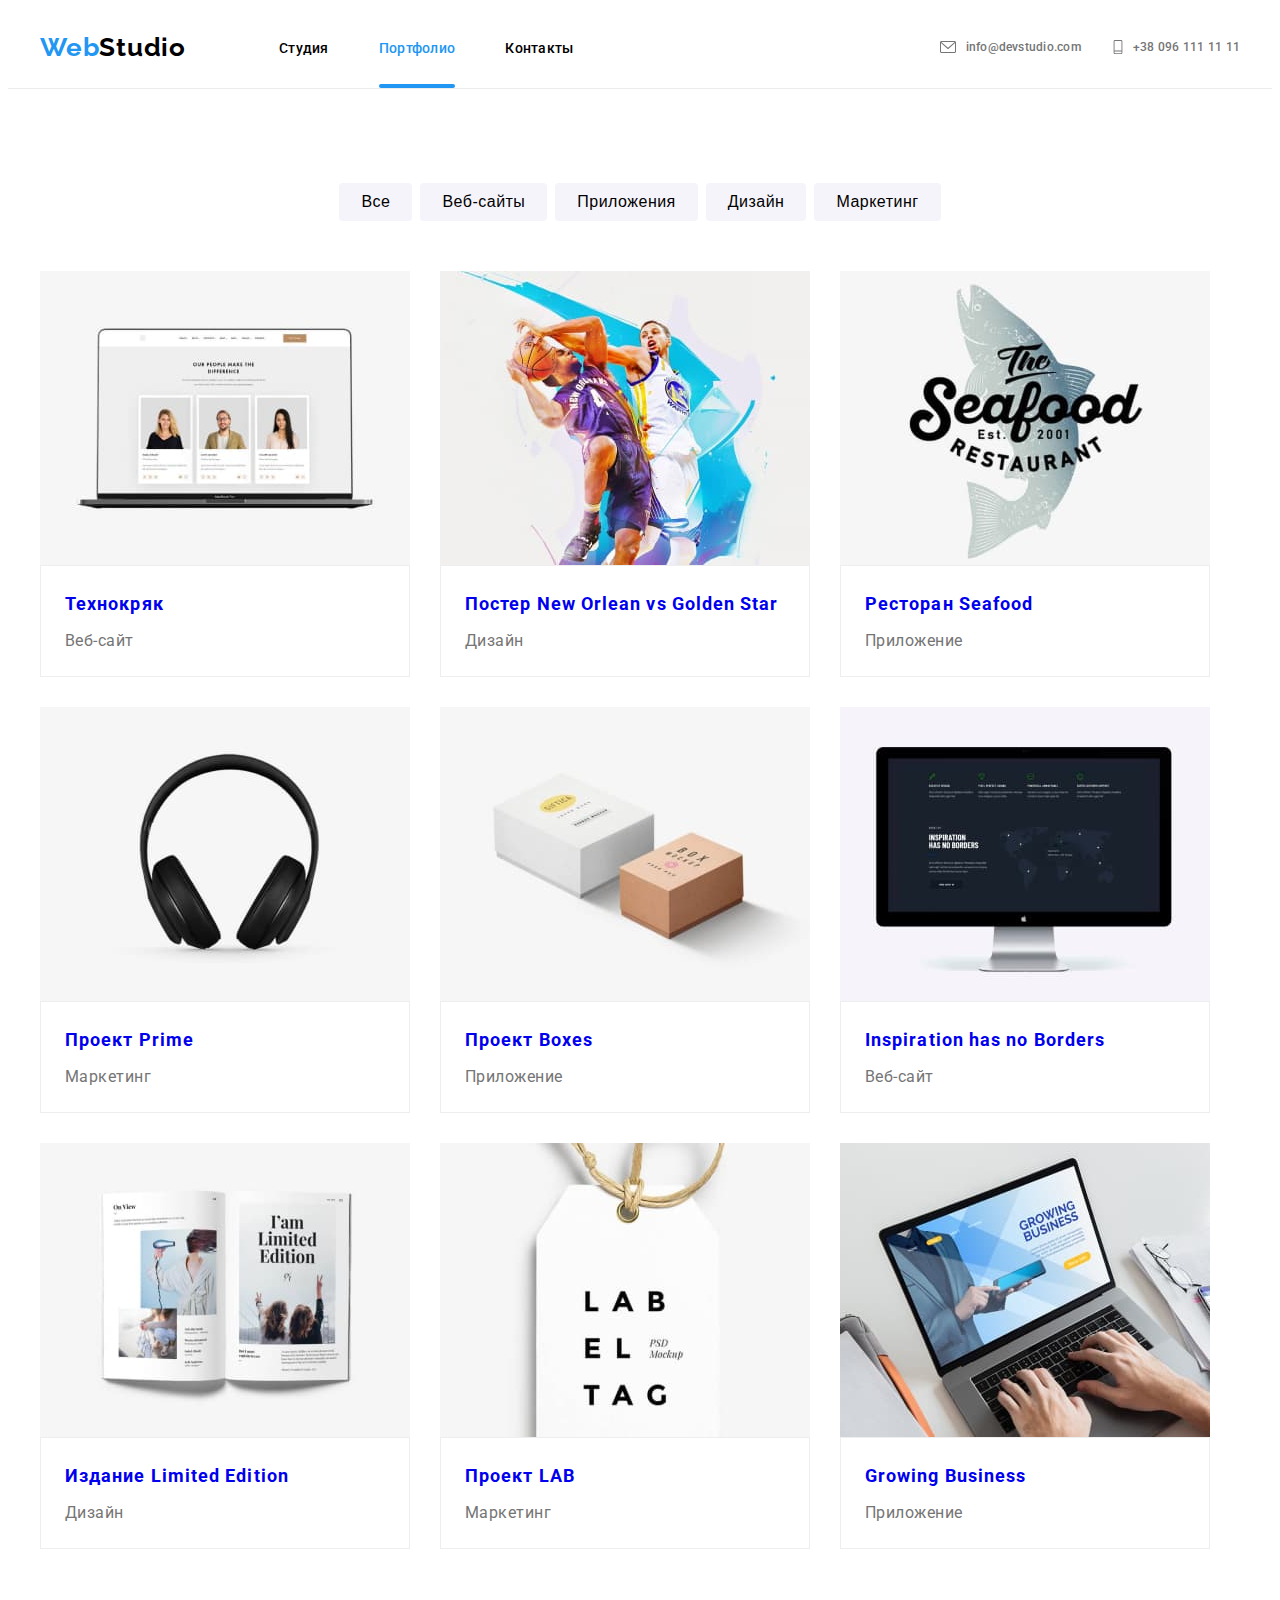
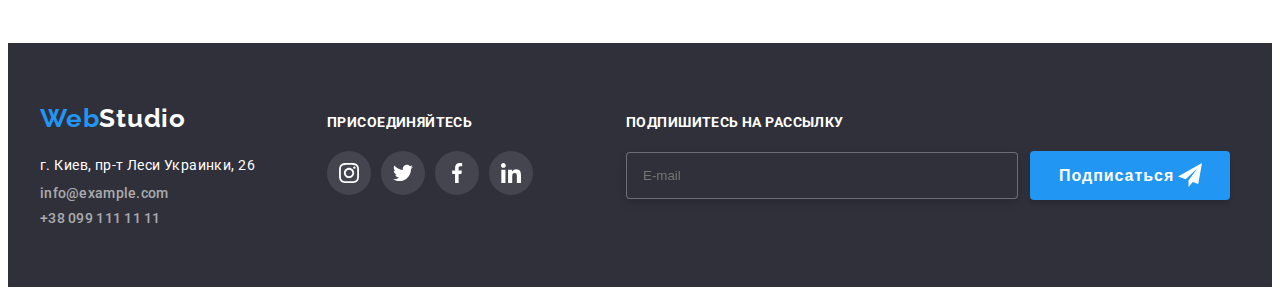
==== portfolio.html @ 1c03bb6b "сделал секцию costomers" ====
<!DOCTYPE html>
<html lang="ru">
<head>
    <meta charset="UTF-8">
    <meta http-equiv="X-UA-Compatible" content="IE=edge">
    <meta name="viewport" content="width=device-width, initial-scale=1.0">    
    <title>Document</title>
    <link rel="preconnect" href="https://fonts.gstatic.com">
    <link href="https://fonts.googleapis.com/css2?family=Raleway:wght@700&family=Roboto:wght@400;500;700;900&display=swap"
        rel="stylesheet">
    <link rel="stylesheet" href="https://cdnjs.cloudflare.com/ajax/libs/modern-normalize/0.2.0/modern-normalize.min.css"
        integrity="sha512-sqIVMkf5f8XGYI/UZYGs7wODxlUeoj9JknataPfUwtvrSKWMHrMXGZ7Evb6nabFYJQG15vFFyALe6r0nWCD1Ug=="
        crossorigin="anonymous" />
    <link rel="stylesheet" href="./css/main.min.css">
</head>
<body>
    <header class="header">
    
        <div class="container">
            <!-- Навигация -->
            <nav class="navigation">
                <a href="./index.html" class="logo link">Web<span class="logo_header">Studio</span></a>
                <ul class="list menu">
                    <li class="menu__item">
                        <a class="menu__link link" href="index.html">Студия</a>
                    </li>
                    <li class="menu__item">
                        <a class="menu__link current link" href="./portfolio.html">Портфолио</a>
                    </li>
                    <li class="menu__item">
                        <a class="menu__link link" href="">Контакты</a>
                    </li>
                </ul>
            </nav>
            <!-- Контакты -->
            <div class="contacts">
                <a href="mailto:info@devstudio.com" class="contacts__mail-link link">
                    <svg width="20" height="16" class="contacts__icon-envelope">
                        <use href="./images/svg/sprite.svg#icon-envelope">
    
                        </use>
                    </svg>
                    info@devstudio.com</a>
                <a href="tel:+380961111111" class="contacts__phone-link link">
                    <svg width="14" height="20" class="contacts__icon-Vector">
                        <use href="./images/svg/sprite.svg#icon-Vector">
    
                        </use>
                    </svg>+38 096 111 11 11
                </a>
            </div>
        </div>
    
    </header>

    <main>

        <!-- portfolio -->
        <section class="portfolio-section">     
            <div class="container">
                <h1 hidden>portfolio</h1>
                <ul class="filter list">
                    <li class="filter__item">
                        <button type="button" class="filter__btm">Все</button>
                    </li>
                    <li class="filter__item">
                        <button type="button" class="filter__btm">Веб-сайты</button>
                    </li>
                    <li class="filter__item">
                        <button type="button" class="filter__btm">Приложения</button>
                    </li>
                    <li class="filter__item">
                        <button type="button" class="filter__btm">Дизайн</button>
                    </li>
                    <li class="filter__item">
                        <button type="button" class="filter__btm">Маркетинг</button>
                    </li>
                </ul>
                
                <ul class="projects list">
                    <li class="projects__item">
                        <a class="projects__link link" href="">
                            <div class="projects__list-wraper">
                                <img class="projects__img" src="./images/portfolio/img.jpg" alt="макбук" width="370" height="294">                            
                                <p class="projects__overlay">
                                    Технокряк это современная площадка распространения коронавируса. Компании используют эту платформу для цифрового шпионажа и атак на защищённые сервера конкурентов.
                                </p>  
                            </div>                          
                            <div class="projects__list-content-wrapper">
                                <h2 class="projects__title">Технокряк</h2>
                                <p class="projects__name">Веб-сайт</p>
                            </div>
                            
                        </a>
                    </li>
                    <li class="projects__item">
                        <a class="projects__link link" href="">
                            <div class="projects__list-wraper">
                                <img class="projects__img" src="./images/portfolio/img-1.jpg" alt="играют в баскетбол" width="370" height="294">                            
                                <p class="projects__overlay">
                                    Технокряк это современная площадка распространения коронавируса. Компании используют эту платформу для цифрового шпионажа и атак на защищённые сервера конкурентов.
                                </p>  
                            </div>                            
                            <div class="projects__list-content-wrapper">
                                <h2 class="projects__title">Постер New Orlean vs Golden Star</h2>
                                <p class="projects__name">Дизайн</p>
                            </div>
                            
                        </a>
                    </li>
                    <li class="projects__item">
                        <a class="projects__link link" href="">
                            <div class="projects__list-wraper">
                                <img class="projects__img" src="./images/portfolio/img-2.jpg" alt="логотип ресторана Seafood" width="370" height="294">                            
                                <p class="projects__overlay">
                                    Технокряк это современная площадка распространения коронавируса. Компании используют эту платформу для цифрового шпионажа и атак на защищённые сервера конкурентов.
                                </p>  
                            </div>    
                            
                            <div class="projects__list-content-wrapper">
                                <h2 class="projects__title">Ресторан Seafood</h2>
                                <p class="projects__name">Приложение</p>
                            </div>                                
                        </a>
                    </li>
                    <li class="projects__item">
                        <a class="projects__link link" href="">
                            <div class="projects__list-wraper">
                                <img class="project__img" src="./images/portfolio/img-3.jpg" alt="наушники" width="370" height="294">                            
                                <p class="projects__overlay">
                                    Технокряк это современная площадка распространения коронавируса. Компании используют эту платформу для цифрового шпионажа и атак на защищённые сервера конкурентов.
                                </p>  
                            </div>    
                            
                            <div class="projects__list-content-wrapper">
                                <h2 class="projects__title">Проект Prime</h2>
                                <p class="projects__name">Маркетинг</p>
                            </div>                            
                        </a>
                    </li>
                    <li class="projects__item">
                        <a class="projects__link link" href="">
                            <div class="projects__list-wraper">
                                <img class="projects__img" src="./images/portfolio/img-4.jpg" alt="две коробки" width="370" height="294">                            
                                <p class="projects__overlay">
                                    Технокряк это современная площадка распространения коронавируса. Компании используют эту платформу для цифрового шпионажа и атак на защищённые сервера конкурентов.
                                </p>  
                            </div>                             
                            <div class="projects__list-content-wrapper">
                                <h2 class="projects__title">Проект Boxes</h2>
                                <p class="projects__name">Приложение</p>
                            </div>                            
                        </a>
                    </li>
                    <li class="projects__item">
                        <a class="projects__link link" href="">
                            <div class="projects__list-wraper">
                                <img class="projects__img" src="./images/portfolio/img-5.jpg" alt="монитор" width="370" height="294">                            
                                <p class="projects__overlay">
                                    Технокряк это современная площадка распространения коронавируса. Компании используют эту платформу для цифрового шпионажа и атак на защищённые сервера конкурентов.
                                </p>  
                            </div>                             
                            <div class="projects__list-content-wrapper">
                                <h2 class="projects__title">Inspiration has no Borders</h2>
                                <p class="projects__name">Веб-сайт</p>
                            </div>                                
                        </a>
                    </li>
                    <li class="projects__item">
                        <a class="projects__link link" href="">
                            <div class="projects__list-wraper">
                                <img class="projects__img" src="./images/portfolio/img-6.jpg" alt="книга" width="370" height="294">                            
                                <p class="projects__overlay">
                                    Технокряк это современная площадка распространения коронавируса. Компании используют эту платформу для цифрового шпионажа и атак на защищённые сервера конкурентов.
                                </p>  
                            </div>                            
                            <div class="projects__list-content-wrapper">
                                <h2 class="projects__title">Издание Limited Edition</h2>
                                <p class="projects__name">Дизайн</p>
                            </div>                            
                        </a>
                    </li>
                    <li class="projects__item">
                        <a class="projects__link link" href="">
                            <div class="projects__list-wraper">
                                <img class="projects__img" src="./images/portfolio/img-7.jpg" alt="брилок с названием проекта" width="370" height="294">                           
                                <p class="projects__overlay">
                                    Технокряк это современная площадка распространения коронавируса. Компании используют эту платформу для цифрового шпионажа и атак на защищённые сервера конкурентов.
                                </p>  
                            </div>                           
                            <div class="projects__list-content-wrapper">
                                <h2 class="projects__title">Проект LAB</h2>
                                <p class="projects__name">Маркетинг</p>
                            </div>                                
                        </a>
                    </li>
                    <li class="projects__item">
                        <a class="projects__link link" href="">
                            <div class="projects__list-wraper">
                                <img class="projects__img" src="./images/portfolio/img-8.jpg" alt="набирает текст на ноутбуке" width="370" height="294">                           
                                <p class="projects__overlay">
                                    Технокряк это современная площадка распространения коронавируса. Компании используют эту платформу для цифрового шпионажа и атак на защищённые сервера конкурентов.
                                </p>  
                            </div> 
                            
                            <div class="projects__list-content-wrapper">
                                <h2 class="projects__title">Growing Business</h2>
                                <p class="projects__name">Приложение</p>
                            </div>                                
                        </a>
                    </li>
                </ul>

            </div>       
            
        </section>

    </main>

    <!-- footer -->
    <footer class="footer">
        <div class="container footer-container">
            <div>
                <a class="logo link" href="">Web<span class="logo_footer">Studio</span></a>
    
                <address class="adress">
                    <p class="adress__name">г. Киев, пр-т Леси Украинки, 26</p>
                    <a class="adress__mail-link  link" href="mailto:info@example.com">info@example.com</a>
                    <a class="adress__phone-link phone_link link" href="tel:+380991111111">+38 099 111 11 11</a>
    
                </address>
            </div>
            <div class="social-links-container">
                <h2 class="sicial-title">присоединяйтесь</h2>
                <ul class="footer-social-links list">
                    <li class="footer-social-link-item">
                        <a href="" class="footer-social-link link">
                            <svg width=20 height=20 class="footer-social-list-icon">
                                <use href="./images/svg/sprite.svg#icon-instagram-2"></use>
                            </svg>
                        </a>
                    </li>
                    <li class="footer-social-link-item">
                        <a href="" class="footer-social-link link">
                            <svg width=20 height=20 class="footer-social-list-icon">
                                <use href="./images/svg/sprite.svg#icon-twitter-1"></use>
                            </svg>
                        </a>
                    </li>
                    <li class="footer-social-link-item">
                        <a href="" class="footer-social-link link">
                            <svg width=20 height=20 class="footer-social-list-icon">
                                <use href="./images/svg/sprite.svg#icon-facebook-1"></use>
                            </svg>
                        </a>
                    </li>
                    <li class="footer-social-link-item">
                        <a href="" class="footer-social-link link">
                            <svg width=20 height=20 class="footer-social-list-icon">
                                <use href="./images/svg/sprite.svg#icon-linkedin-1"></use>
                            </svg>
                        </a>
                    </li>
                </ul>
            </div>
    
            <div class="subscription">
                <p class="subscription__title">Подпишитесь на рассылку</p>
    
                <form action="#" class="subscription__form">
                    <input type="email" name="user-email" class="subscription__input" placeholder="E-mail">
                    <div class="subscription__wraper">
                        <button type="submit" class="subscription__btn">Подписаться
                            <svg width=24 height=24 class="subscription__icon">
                                <use href="./images/svg/sprite.svg#icon-send"></use>
                            </svg>
                        </button>
    
                    </div>
                </form>
    
            </div>
        </div>
    
    
    </footer>
    
</body>
</html>
---- css/main.min.css ----
:root{--main-font: "Roboto", sans-serif;--secondary-font: "Raleway", sans-serif;--accent-color: #2196f3;--secondary-color: #757575;--color-balck: #000000;--color-white: #ffffff;--main-transition: fill 250ms cubic-bezier(0.4, 0, 0.2, 1)}.visually-hidden{position:absolute !important;clip:rect(1px 1px 1px 1px);clip:rect(1px, 1px, 1px, 1px);padding:0 !important;border:0 !important;height:1px !important;width:1px !important;overflow:hidden}.container{padding-right:15px;padding-left:15px;margin:0 auto}.header .container{display:flex;align-items:center;justify-content:space-between}.hero .container{padding:118px 60px;text-align:center}@media screen and (min-width: 480px){.container{width:480px}}@media screen and (min-width: 768px){.container{width:768px}}@media screen and (min-width: 1200px){.container{width:1200px}}h1,h2,h3,h4,h5,h6,p{margin:0px;padding:0px}ol,ul{margin:0px;padding:0px}img{display:block}.link{text-decoration:none}.list{list-style:none}body{font-family:var(--main-font);color:var(--main-color)}.title{font-weight:700;font-size:36px;line-height:1.16;text-align:center;letter-spacing:0.03em;color:var(--main-color);margin-bottom:36px}.logo{font-family:var(--secondary-font);font-weight:700;font-size:26px;line-height:1.19;letter-spacing:0.03em;color:var(--accent-color)}.logo_header{color:var(--color-balck)}.logo_footer{color:var(--color-white)}.social-links{padding-left:32px;padding-right:32px;margin-top:16px;display:flex;justify-content:center}.social-links__item{align-items:center}.social-links__item:not(:last-child){margin-right:10px}.social-links__link{transition:background-color 250ms cubic-bezier(0.4, 0, 0.2, 1);border-radius:50%;display:flex;justify-content:center;align-items:center;height:40px;width:40px}.social-links__link:focus,.social-links__link:hover{transition:background-color 250ms cubic-bezier(0.4, 0, 0.2, 1);background-color:var(--accent-color)}.social-links__icon{transition:fill 250ms cubic-bezier(0.4, 0, 0.2, 1);fill:#afb1b8;width:20px;height:20px}.social-links__link:focus .social-links__icon,.social-links__link:hover .social-links__icon{fill:var(--color-white)}.filter{display:flex;justify-content:center;margin-bottom:50px}.filter__item:not(:last-child){margin-right:8px}.filter__btm{font-weight:500;font-size:16px;line-height:1.62;text-align:center;letter-spacing:0.03em;cursor:pointer;color:var(--main-color);display:block;padding:6px 22px;background:#f5f4fa;border:none;border-radius:4px;transition:color 250ms cubic-bezier(0.4, 0, 0.2, 1),background 250ms cubic-bezier(0.4, 0, 0.2, 1),box-shadow 250ms cubic-bezier(0.4, 0, 0.2, 1)}.filter__btm:hover,.filter__btm:focus{box-shadow:0px 3px 1px rgba(0,0,0,0.1),0px 1px 2px rgba(0,0,0,0.08),0px 2px 2px rgba(0,0,0,0.12);background-color:var(--accent-color);color:var(--color-white)}.adress{font-style:normal;margin-top:20px}.adress__name{font-size:14px;line-height:1.71;letter-spacing:0.03em;color:var(--color-white);margin-bottom:9px}.adress__mail-link{font-weight:500;font-size:14px;line-height:1.14;letter-spacing:0.02em;color:rgba(255,255,255,0.6);transition:color 250ms cubic-bezier(0.4, 0, 0.2, 1);display:block;margin-bottom:9px}.adress__phone-link{display:block;font-weight:500;font-size:14px;line-height:1.14;letter-spacing:0.02em;color:rgba(255,255,255,0.6)}.subscription{margin-left:93px}.subscription__form{display:flex;align-items:center}.subscription__wraper{position:relative}.subscription__title{font-weight:700;text-transform:uppercase;font-size:14px;line-height:1.14;letter-spacing:0.03em;color:var(--color-white);margin-bottom:20px}.subscription__input{border:1px solid rgba(255,255,255,0.3);filter:drop-shadow(0px 4px 4px rgba(0,0,0,0.15));border-radius:4px;background:#2f303a;outline:none;width:358px;padding:15px 16px;color:var(--color-white)}.subscription__btn{background:#2196f3;box-shadow:0px 4px 4px rgba(0,0,0,0.15);border-radius:4px;display:flex;font-weight:700;font-size:16px;line-height:1.87;letter-spacing:0.06em;color:#ffffff;margin-left:12px;padding:10px 0 10px 29px;border:none;min-width:200px;transition:background 250ms cubic-bezier(0.4, 0, 0.2, 1)}.subscription__btn:hover{background:#188ce8;cursor:pointer}.subscription__icon{position:absolute;transform:translateY(-50%);top:50%;right:28px}.subscription::placeholder{font-size:16px;line-height:1.25;align-items:center;letter-spacing:0.03em;color:rgba(255,255,255,0.6)}.backdrop{position:fixed;min-width:480px;top:0;left:0;width:100vw;height:100vh;background-color:rgba(0,0,0,0.2);transition:all 250ms cubic-bezier(0.4, 0, 0.2, 1)}.modal{position:relative;left:50%;top:50%;transform:translate(-50%, -50%);max-width:450px;background:#ffffff;padding:40px}.modal__form-title{font-weight:700;font-size:20px;line-height:1.15;text-align:center;letter-spacing:0.03em;color:var(--main-color);margin-bottom:12px}.modal__close-btn{display:flex;align-items:center;position:absolute;top:8px;right:8px;width:30px;height:30px;cursor:pointer;background:#ffffff;border-radius:50%;border:1px solid rgba(0,0,0,0.1)}.modal__close-btn-icon{display:block;transition:fill 250ms cubic-bezier(0.4, 0, 0.2, 1)}.modal__form{display:flex;flex-direction:column}.modal__form-field{font-size:12px;line-height:1.16;letter-spacing:0.01em;color:var(--secondary-color)}.modal__form-input-wrapper{position:relative;display:block;margin-top:4px;margin-bottom:10px}.modal__form-input{width:100%;height:40px;border:1px solid rgba(33,33,33,0.2);border-radius:4px;padding-left:42px;outline:none;transition:border-color 250ms cubic-bezier(0.4, 0, 0.2, 1)}.modal__form-btn{background:#2196f3;box-shadow:0px 4px 4px rgba(0,0,0,0.15);border-radius:4px;border:none;margin:0 auto;padding:10px 55px;margin-top:30px;font-weight:700;font-size:16px;line-height:1.87;letter-spacing:0.06em;color:#ffffff;transition:background 250ms cubic-bezier(0.4, 0, 0.2, 1)}.modal__form-btn:hover,.modal__form-btn:focus{background:#188ce8;box-shadow:0px 4px 4px rgba(0,0,0,0.15);border-radius:4px;cursor:pointer}.modal__form-icon{position:absolute;display:block;top:50%;left:12px;transform:translateY(-50%);transition:fill 250ms cubic-bezier(0.4, 0, 0.2, 1)}.modal__form-input:focus{border-color:var(--accent-color);cursor:pointer}.modal__form-input:focus+.modal__form-icon{fill:var(--accent-color)}.modal__form-message{width:100%;height:120px;outline:none;border:1px solid rgba(33,33,33,0.2);border-radius:4px;resize:none;padding:12px 16px;margin-top:4px;transition:border-color 250ms cubic-bezier(0.4, 0, 0.2, 1)}.modal__form-link{color:var(--accent-color)}.modal__form-message::placeholder{font-size:12px;line-height:1.16;letter-spacing:0.01em;color:rgba(117,117,117,0.5)}.modal__form-message:focus{border-color:var(--accent-color)}.modal__form-check-desc{display:flex;align-items:flex-end;font-size:12px;margin-top:20px}.modal__form-check-desc:before{content:"";display:block;width:16px;height:16px;border:1px solid #212121;border-radius:4px;cursor:pointer;margin-right:7px}.modal__form-term:focus+.modal__form-check-desc::before{box-shadow:0 0 0 0.5px black}.modal__form-term:checked+.modal__form-check-desc::before{background-image:url("../images/svg/icon check.svg");background-position:center;outline:none;background-color:var(--accent-color);border-color:var(--accent-color)}.modal__close-btn:hover .modal__close-btn-icon,.modal__close-btn:focus .modal__close-btn-icon{fill:var(--accent-color)}.is-hidden{opacity:0;visibility:hidden;pointer-events:none}.mobile-menu{display:flex;flex-direction:column;justify-content:space-between;position:fixed;top:0;left:50%;margin:0 auto;width:100vw;max-width:480px;height:100vh;padding:40px 48px;transform:translateY(-110%) translateX(-50%);transition:transform 250ms cubic-bezier(0.4, 0, 0.2, 1);background:#ffffff;box-shadow:0px 4px 8px rgba(0,0,0,0.04),0px 2px 4px rgba(0,0,0,0.08),0px 1px 3px rgba(0,0,0,0.16)}.mobile-menu__close-btn{border:none;background-color:transparent;padding:0;position:absolute;top:10px;right:15px}.mobile-menu__close-btn-icon{transition:fill 250ms cubic-bezier(0.4, 0, 0.2, 1)}.mobile-menu__close-btn:focus .mobile-menu__close-btn-icon{fill:#2196f3}.mobile-menu__link{font-weight:500;font-size:40px;line-height:1.17;letter-spacing:0.02em;color:#212121;transition:color 250ms cubic-bezier(0.4, 0, 0.2, 1)}.mobile-menu__link:focus{color:#2196f3}.mobile-menu__item:not(:last-child){margin-bottom:32px}.mobile-menu-contacts__phone{display:inline-block;margin-bottom:32px;font-weight:500;font-size:34px;line-height:1.17;letter-spacing:0.02em;color:#2196f3}.mobile-menu-contacts__mail{font-weight:500;font-size:24px;line-height:1.16;letter-spacing:0.02em;color:#757575}.mobile-menu-social{margin-top:64px}.mobile-menu-social__list{flex-wrap:wrap;display:flex}.mobile-menu-social__item:not(:last-child){margin-right:10px;border-right:1px solid rgba(33,33,33,0.2);padding-right:10px}.mobile-menu-social__link{font-weight:500;font-size:18px;line-height:1.22;letter-spacing:0.02em;color:#2196f3}.mobile-menu-social__link:not(:last-child){border:1px solid rgba(33,33,33,0.2);transform:rotate(90deg)}.is-open{transform:translateY(0) translateX(-50%)}.menu{display:none}.contacts{display:none}.mobile-menu-btn{border:none;background-color:transparent}.header{min-width:480px;border-bottom:1px solid #ececec;padding-top:16px;padding-bottom:16px}@media screen and (min-width: 768px){.mobile-menu-btn{display:none}.mobile-menu{display:none}.header{display:flex;align-items:center;padding-top:21px;padding-bottom:21px}.navigation{display:flex;align-items:center}.menu{display:block;display:flex;align-items:center;margin-left:93px}.menu__link{font-weight:500;font-size:14px;line-height:1.14;letter-spacing:0.02em;color:var(--main-color);transition:color 250ms cubic-bezier(0.4, 0, 0.2, 1);position:relative;padding-top:32px;padding-bottom:32px}.menu__link:focus,.menu__link:hover{color:var(--accent-color)}.menu__item:not(:last-child){margin-right:50px}.contacts{display:block;margin-left:auto}.contacts__mail-link,.contacts__phone-link{display:flex;align-items:center;font-weight:500;font-size:12px;line-height:1.16;letter-spacing:0.02em;color:#757575;transition:color 250ms cubic-bezier(0.4, 0, 0.2, 1)}.contacts__mail-link:hover,.contacts__mail-link:focus,.contacts__phone-link:hover,.contacts__phone-link:focus{color:#2196f3}.contacts__mail-link{margin-bottom:10px}.contacts__icon-envelope{margin-right:8px;fill:#757575;transition:fill 250ms cubic-bezier(0.4, 0, 0.2, 1)}.contacts__mail-link:hover .contacts__icon-envelope,.contacts__mail-link:focus .contacts__icon-envelope{fill:#2196f3}.contacts__icon-Vector{margin-right:8px;fill:#757575;transition:fill 250ms cubic-bezier(0.4, 0, 0.2, 1)}.contacts__phone-link:hover .contacts__icon-Vector,.contacts__phone-link:focus .contacts__icon-Vector{fill:#2196f3}.current{color:var(--accent-color)}.current::after{content:"";display:block;position:absolute;width:100%;background-color:var(--accent-color);height:4px;border-radius:2px;bottom:0;left:0}}@media screen and (min-width: 1200px){.header{display:flex;align-items:center;padding-top:24px;padding-bottom:25px;border-bottom:1px solid #ececec}.contacts{display:flex}.contacts__mail-link{margin:0;margin-right:30px}}.hero{min-width:480px;margin:0 auto;background:#2f303a;background-image:linear-gradient(rgba(47,48,58,0.4), rgba(47,48,58,0.4)),url(../images/hero/hero-mobile.jpg);background-size:cover;background-repeat:no-repeat;background-position:center}.hero__title{font-weight:900;font-size:26px;line-height:1.62;text-align:center;letter-spacing:0.06em;text-transform:uppercase;color:#ffffff;margin-bottom:30px}.hero__btn{font-weight:700;font-size:16px;line-height:1.87;letter-spacing:0.06em;background-color:var(--accent-color);color:var(--color-white);cursor:pointer;padding:10px 32px;border-radius:4px;border:none}.hero__btn:hover{background-color:#188ce8}@media screen and (min-width: 768px){.hero{background-image:linear-gradient(rgba(47,48,58,0.4), rgba(47,48,58,0.4)),url(../images/hero/hero-tablet.jpg)}.hero__title{margin:0 auto;width:360px;margin-bottom:30px}}@media screen and (min-width: 1200px){.hero{background-image:linear-gradient(rgba(47,48,58,0.4), rgba(47,48,58,0.4)),url(../images/hero/hero-desktop.jpg)}.hero__title{width:696px;font-size:44px;line-height:1.36;letter-spacing:0.06em}}.features{min-width:480px;padding-top:60px;padding-bottom:60px}.features__item:not(:last-child){margin-bottom:30px}.features__title{margin-bottom:10px;font-weight:700;font-size:14px;line-height:1.14;text-align:center;letter-spacing:0.03em;text-transform:uppercase;color:#212121}.features__description{font-size:14px;line-height:1.71;letter-spacing:0.03em;color:#757575}.features__svg-container{margin-bottom:30px;max-width:450px;background:#f5f4fa;border-radius:4px;padding:25px 190px}@media screen and (min-width: 768px){.features__list{display:flex;flex-wrap:wrap;margin-left:-30px}.features__title{text-align:start}.features__item{flex-basis:calc(100% / 2 - 30px);margin-left:30px}.features__svg-container{background:#f5f4fa;border-radius:4px;padding:25px 142px}}@media screen and (min-width: 1200px){.features{padding-bottom:47px;padding-top:94px}.features__item{margin-left:30px;flex-basis:calc(100% / 4 - 30px)}.features__svg-container{width:270px;height:120px;padding:25px 100px;background:#f5f4fa;border-radius:4px}}@media screen and (max-width: 1199px){.abilities{display:none}}.abilities{padding-top:47px;padding-bottom:94px}.abilities__list{display:flex;margin-left:-30px;margin-top:-30px}.abilities__item{flex-basis:calc(100% / 3 - -30px);margin-left:30px;margin-top:30px;position:relative}.abilities__item-label{display:flex;justify-content:center;align-items:center;position:absolute;bottom:0;left:0;width:100%;height:70px;background:rgba(47,48,58,0.8)}.abilities__item-label-text{font-weight:700;font-size:14px;line-height:1.14;text-align:center;letter-spacing:0.03em;text-transform:uppercase;color:var(--color-white)}.team{min-width:480px;background-color:#f5f4fa;padding:60px 0 60px 0}.team-title{font-weight:700;font-size:28px;line-height:1.17;text-align:center;letter-spacing:0.03em;color:#212121;margin-bottom:30px}.team__title{font-weight:500;font-size:16px;line-height:1.18;text-align:center;letter-spacing:0.03em;margin-bottom:10px}.team__position{font-size:16px;line-height:1.18;text-align:center;letter-spacing:0.03em;color:var(--secondary-color)}.team__list-content-wrapper{padding-top:30px;padding-bottom:30px;background-color:var(--color-white);box-shadow:0px 1px 3px rgba(0,0,0,0.12),0px 1px 1px rgba(0,0,0,0.14),0px 2px 1px rgba(0,0,0,0.2);border-radius:0px 0px 4px 4px}.team__list{flex-wrap:wrap;display:flex}.team__item{margin:0 auto}.team__item:not(:last-child){margin-bottom:30px}.team__img{max-width:450px}@media screen and (min-width: 768px){.team__img{max-width:354px}}@media screen and (min-width: 1200px){.team{padding:94px 0 94px 0}.team__img{max-width:270px}.team-title{margin-bottom:50px;font-weight:700;font-size:36px;line-height:1.16;text-align:center;letter-spacing:0.03em;color:#212121}}.customers{min-width:480px;padding-top:60px;padding-bottom:60px}.customers__title{margin-bottom:30px;font-weight:700;font-size:28px;line-height:1.17;text-align:center;letter-spacing:0.03em;color:#212121}.customers__list{display:flex;margin-top:30px;min-width:480px;flex-wrap:wrap;margin-top:-30px;margin-left:-30px}.customers__link{display:flex;justify-content:center;align-items:center;height:90px;border:1px solid #afb1b8;border-radius:4px;transition:border-color 250ms cubic-bezier(0.4, 0, 0.2, 1)}.customers__item{margin-top:30px;margin-left:30px;flex-basis:calc(100% / 2 - 30px)}.customers__link:focus,.customers__link:hover{border-color:var(--accent-color)}.customers__icon{fill:#afb1b8;transition:fill 250ms cubic-bezier(0.4, 0, 0.2, 1)}.customers__link:focus .customers__icon,.customers__link:hover .customers__icon{fill:var(--accent-color)}@media screen and (min-width: 768px){.customers__item{flex-basis:calc(100% / 3 - 30px)}}@media screen and (min-width: 1200px){.customers{padding-top:94px;padding-bottom:94px}.customers__item{border-top:0;margin-left:0;flex-basis:calc(100% / 6 - 30px)}.customers__item:not(:last-child){margin-right:30px}.customers__title{font-weight:700;font-size:36px;line-height:1.16;text-align:center;letter-spacing:0.03em;color:var(--main-color);margin-bottom:36px}.customers__list{margin-top:0;margin-left:0;display:flex;justify-content:center}}.footer{background-color:#2f303a;padding-top:60px;padding-bottom:60px}.footer-container{display:flex;align-items:baseline}.footer-social-list-icon{fill:var(--color-white)}.footer-social-link:focus,.footer-social-link:hover{background:var(--accent-color)}.footer-social-link{display:flex;justify-content:center;align-items:center;height:44px;width:44px;border-radius:50%;background:rgba(255,255,255,0.1);transition:background-color 250ms cubic-bezier(0.4, 0, 0.2, 1)}.footer-social-links{display:flex;margin-top:20px}.footer-social-link-item:not(:last-child){margin-right:10px}.sicial-title{font-family:Roboto;font-weight:700;font-size:14px;line-height:1.14;letter-spacing:0.03em;text-transform:uppercase;color:var(--color-white)}.social-links-container{margin-left:72px}.portfolio-section{padding-top:94px;padding-bottom:94px}.projects{flex-wrap:wrap;display:flex;margin-left:-30px;margin-top:-30px}.projects__item{position:relative;transition:box-shadow 250ms cubic-bezier(0.4, 0, 0.2, 1);margin-left:30px;margin-top:30px}.projects__item:focus,.projects__item:hover{box-shadow:0px 1px 1px rgba(0,0,0,0.12),0px 4px 4px rgba(0,0,0,0.06),1px 4px 6px rgba(0,0,0,0.16)}.projects__title{font-weight:700;font-size:18px;line-height:2;letter-spacing:0.06em;margin-bottom:4px;color:var(--main-color)}.projects__name{font-size:16px;line-height:1.87;letter-spacing:0.03em;color:var(--secondary-color)}.projects__list-wraper{overflow:hidden;position:relative}.projects__overlay{font-size:18px;line-height:1.56;letter-spacing:0.03em;color:var(--color-white);top:0;left:0;position:absolute;width:100%;transform:translateY(100%);height:100%;padding:63px 24px;background:rgba(33,150,243,0.9);transition:transform 250ms cubic-bezier(0.4, 0, 0.2, 1)}.projects__list-content-wrapper{padding:20px 24px;border:1px solid #eeeeee}.projects__link:focus .projects__overlay,.projects__link:hover .projects__overlay{transform:translateY(0%)}
/*# sourceMappingURL=main.min.css.map */
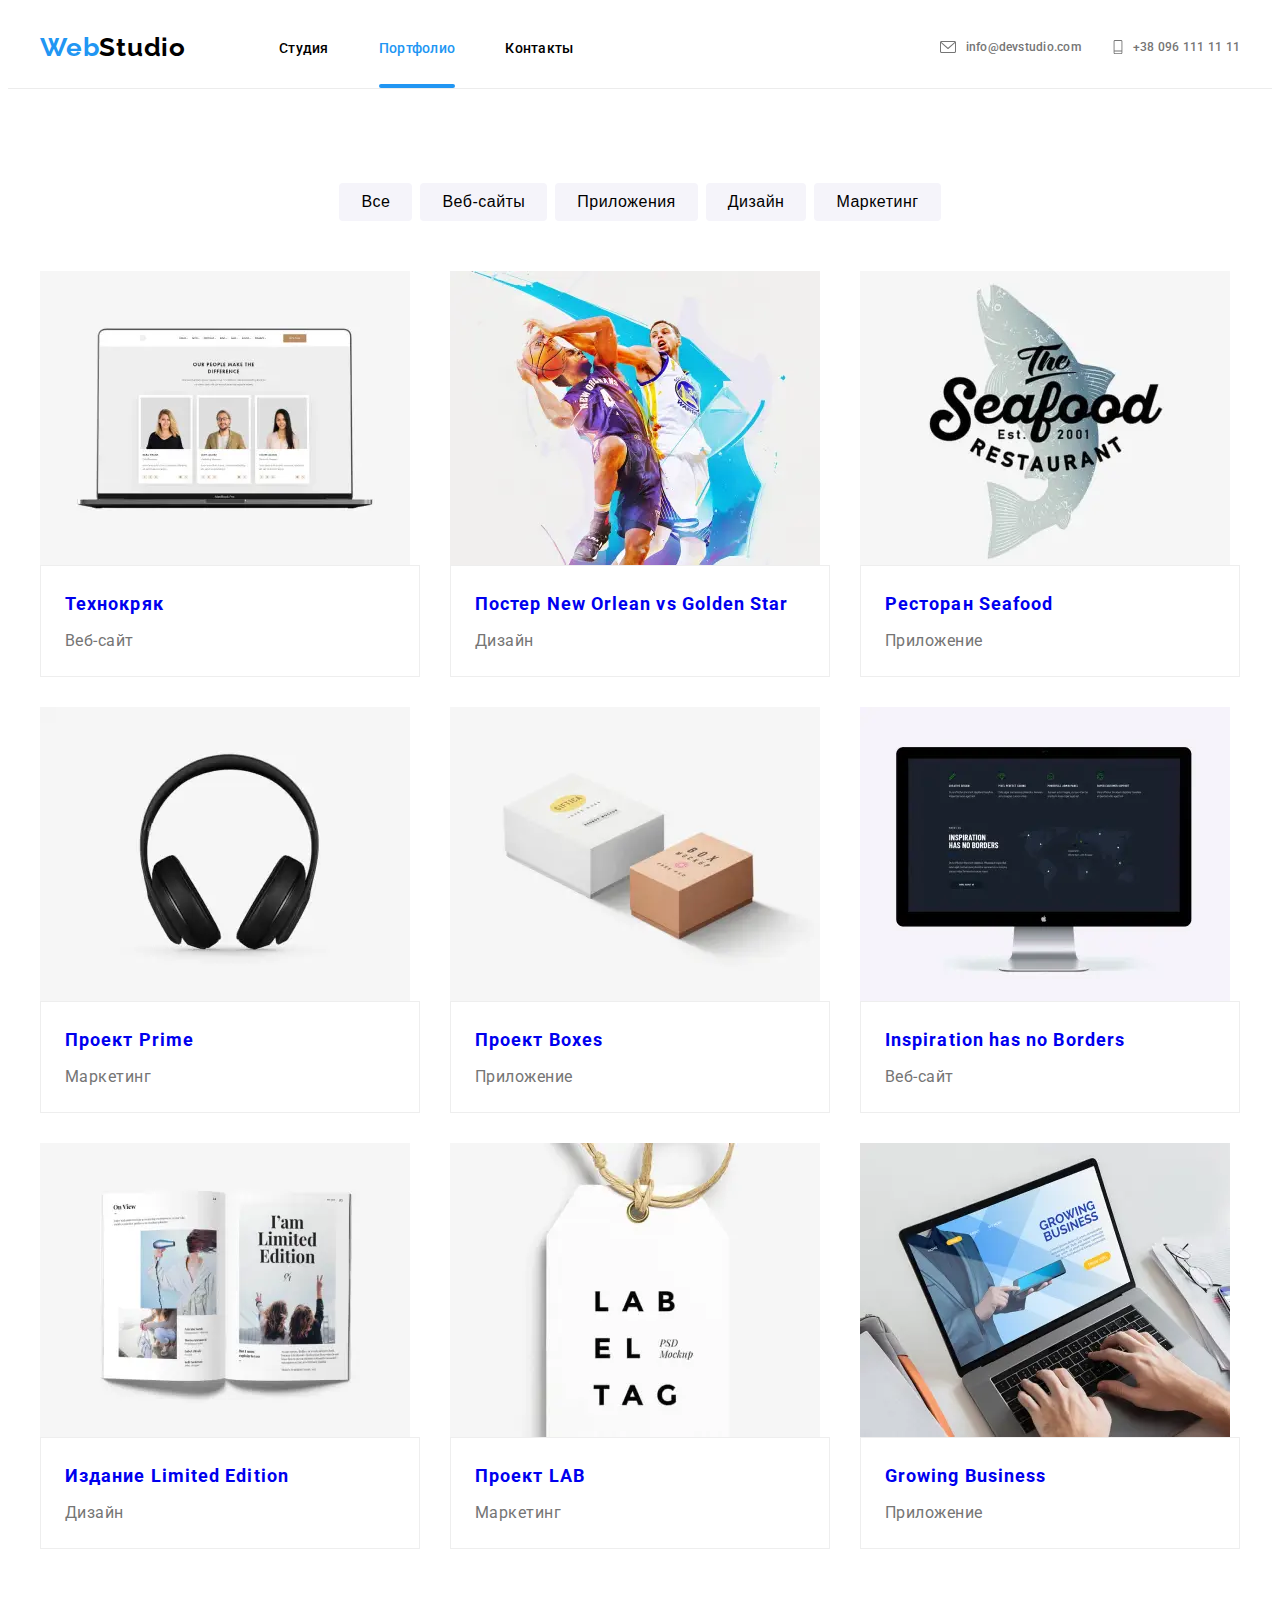
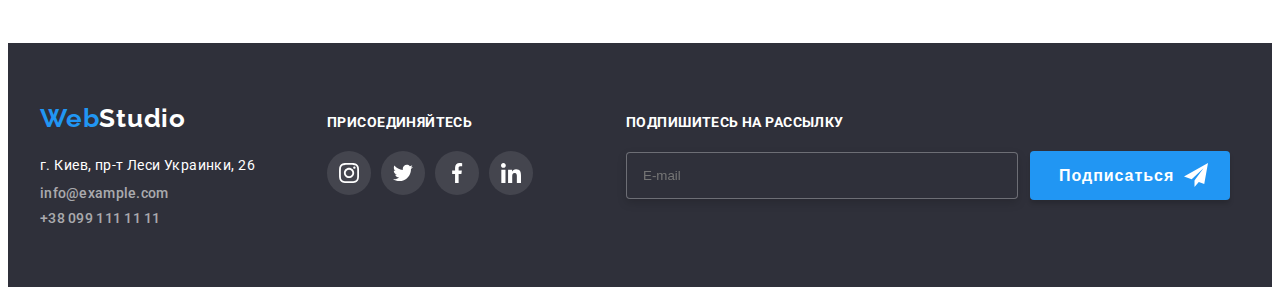
==== commit e97b8fa8: "сделал секцию портфолио" ====
--- a/portfolio.html
+++ b/portfolio.html
@@ -14,8 +14,8 @@
     <link rel="stylesheet" href="./css/main.min.css">
 </head>
 <body>
-    <header class="header">
-    
+    <header class="header">       
+        
         <div class="container">
             <!-- Навигация -->
             <nav class="navigation">
@@ -32,25 +32,81 @@
                     </li>
                 </ul>
             </nav>
+            <button type="button" class="mobile-menu-btn" data-menu-button>
+                <svg class="mobile-menu-btn__icon" width="40" height="40">
+                    <use href="./images/svg/sprite.svg#icon-menu"></use>
+                </svg>
+            </button>
             <!-- Контакты -->
             <div class="contacts">
                 <a href="mailto:info@devstudio.com" class="contacts__mail-link link">
                     <svg width="20" height="16" class="contacts__icon-envelope">
                         <use href="./images/svg/sprite.svg#icon-envelope">
-    
+            
                         </use>
                     </svg>
                     info@devstudio.com</a>
                 <a href="tel:+380961111111" class="contacts__phone-link link">
                     <svg width="14" height="20" class="contacts__icon-Vector">
                         <use href="./images/svg/sprite.svg#icon-Vector">
-    
+            
                         </use>
                     </svg>+38 096 111 11 11
                 </a>
             </div>
         </div>
-    
+        <!-- Мобильное меню -->
+        <div class="mobile-menu" data-menu>
+            <button type="button" class="mobile-menu__close-btn" data-menu-close>
+                <svg width=40 height=40 class="mobile-menu__close-btn-icon">
+                    <use href="./images/svg/sprite.svg#icon-close_mobile"></use>
+                </svg>
+            </button>
+            <ul class="mobile-menu__list list">
+                <li class="mobile-menu__item">
+                    <a href="./index.html" class="mobile-menu__link link">Студия</a>                    
+                </li>
+                <li class="mobile-menu__item">
+                    <a href="/portfolio.html" class="mobile-menu__link active link">Портфолио</a>
+                </li>
+                <li class="mobile-menu__item">
+                    <a href="" class="mobile-menu__link link">Контакты</a>
+                </li>
+            </ul>   
+            <div class="mobile-menu-contacts-container">
+                <!-- Контакты мобильного меню -->
+                <div class="mobile-menu-contacts">
+                    <ul class="mobile-menu-contacts__list list">
+                        <li class="mobile-menu-contacts__item">
+                            <a href="tel:+380961111111" class="mobile-menu-contacts__phone link">+38 096 111 11 11</a>
+                        </li>
+                        <li class="mobile-menu-contacts__item">
+                            <a href="mailto:info@devstudio.com" class="mobile-menu-contacts__mail link">info@devstudio.com</a>
+                        </li>
+                    </ul>
+                </div>
+                <!-- Социальные сети мобильного меню -->
+                <div class="mobile-menu-social">
+                    <ul class="mobile-menu-social__list list">
+                        <li class="mobile-menu-social__item">
+                            <a href="" class="mobile-menu-social__link link">Instagram</a>
+                        </li>
+                        <li class="mobile-menu-social__item">
+                            <a href="" class="mobile-menu-social__link link">Twitter</a>
+                        </li>
+                        <li class="mobile-menu-social__item">
+                            <a href="" class="mobile-menu-social__link link">Facebook</a>
+                        </li>
+                        <li class="mobile-menu-social__item">
+                            <a href="" class="mobile-menu-social__link link">LinkedIn</a>
+                        </li>
+                    </ul>
+                </div>
+
+            </div>
+            
+        </div>
+
     </header>
 
     <main>
@@ -81,7 +137,24 @@
                     <li class="projects__item">
                         <a class="projects__link link" href="">
                             <div class="projects__list-wraper">
-                                <img class="projects__img" src="./images/portfolio/img.jpg" alt="макбук" width="370" height="294">                            
+                                <picture>
+                                    <source media="(min-width:1200px)"
+                                        srcset="./images/portfolio/desktop/img.webp 1x, ./images/portfolio/desktop/img@2x.webp 2x"
+                                        type="image/webp">
+                                    <source media="(min-width:1200px)"
+                                        srcset="./images/portfolio/desktop/img.jpeg 1x, ./images/portfolio/desktop/img@2x.jpg 2x">
+                                    <source media="(min-width:768px)"
+                                        srcset="./images/portfolio/tablet/img.webp 1x, ./images/portfolio/tablet/img@2x.webp 2x"
+                                        type="image/webp">
+                                    <source media="(min-width:768px)"
+                                        srcset="./images/portfolio/tablet/img.jpeg 1x, ./images/portfolio/tablet/img@2x.jpg 2x">
+                                    <source media=""
+                                        srcset="./images/portfolio/mobile/img.webp 1x, ./images/portfolio/mobile/img@2x.webp 2x"
+                                        type="image/webp">
+                                    <source media=""
+                                        srcset="./images/portfolio/mobile/img.jpeg 1x, ./images/portfolio/mobile/img@2x.jpg 2x">
+                                    <img class="projects__img" src="./images/portfolio/desktop/img.jpg" alt="Product Designer">
+                                </picture>
                                 <p class="projects__overlay">
                                     Технокряк это современная площадка распространения коронавируса. Компании используют эту платформу для цифрового шпионажа и атак на защищённые сервера конкурентов.
                                 </p>  
@@ -96,7 +169,24 @@
                     <li class="projects__item">
                         <a class="projects__link link" href="">
                             <div class="projects__list-wraper">
-                                <img class="projects__img" src="./images/portfolio/img-1.jpg" alt="играют в баскетбол" width="370" height="294">                            
+                                <picture>
+                                    <source media="(min-width:1200px)"
+                                        srcset="./images/portfolio/desktop/img-1.webp 1x, ./images/portfolio/desktop/img@2x-1.webp 2x"
+                                        type="image/webp">
+                                    <source media="(min-width:1200px)"
+                                        srcset="./images/portfolio/desktop/img-1.jpeg 1x, ./images/portfolio/desktop/img@2x-1.jpg 2x">
+                                    <source media="(min-width:768px)"
+                                        srcset="./images/portfolio/tablet/img-1.webp 1x, ./images/portfolio/tablet/img@2x-1.webp 2x"
+                                        type="image/webp">
+                                    <source media="(min-width:768px)"
+                                        srcset="./images/portfolio/tablet/img-1.jpeg 1x, ./images/portfolio/tablet/img@2x-1.jpg 2x">
+                                    <source media=""
+                                        srcset="./images/portfolio/mobile/img-1.webp 1x, ./images/portfolio/mobile/img@2x-1.webp 2x"
+                                        type="image/webp">
+                                    <source media=""
+                                        srcset="./images/portfolio/mobile/img-1.jpeg 1x, ./images/portfolio/mobile/img@2x-1.jpg 2x">
+                                    <img class="projects__img" src="./images/portfolio/desktop/img-1.jpg" alt="Product Designer">
+                                </picture>       
                                 <p class="projects__overlay">
                                     Технокряк это современная площадка распространения коронавируса. Компании используют эту платформу для цифрового шпионажа и атак на защищённые сервера конкурентов.
                                 </p>  
@@ -111,7 +201,24 @@
                     <li class="projects__item">
                         <a class="projects__link link" href="">
                             <div class="projects__list-wraper">
-                                <img class="projects__img" src="./images/portfolio/img-2.jpg" alt="логотип ресторана Seafood" width="370" height="294">                            
+                                <picture>
+                                    <source media="(min-width:1200px)"
+                                        srcset="./images/portfolio/desktop/img-2.webp 1x, ./images/portfolio/desktop/img@2x-2.webp 2x"
+                                        type="image/webp">
+                                    <source media="(min-width:1200px)"
+                                        srcset="./images/portfolio/desktop/img-2.jpeg 1x, ./images/portfolio/desktop/img@2x-2.jpg 2x">
+                                    <source media="(min-width:768px)"
+                                        srcset="./images/portfolio/tablet/img-2.webp 1x, ./images/portfolio/tablet/img@2x-2.webp 2x"
+                                        type="image/webp">
+                                    <source media="(min-width:768px)"
+                                        srcset="./images/portfolio/tablet/img-2.jpeg 1x, ./images/portfolio/tablet/img@2x-2.jpg 2x">
+                                    <source media=""
+                                        srcset="./images/portfolio/mobile/img-2.webp 1x, ./images/portfolio/mobile/img@2x-2.webp 2x"
+                                        type="image/webp">
+                                    <source media=""
+                                        srcset="./images/portfolio/mobile/img-2.jpeg 1x, ./images/portfolio/mobile/img@2x-2.jpg 2x">
+                                    <img class="projects__img" src="./images/portfolio/desktop/img-2.jpg" alt="Product Designer">
+                                </picture>                            
                                 <p class="projects__overlay">
                                     Технокряк это современная площадка распространения коронавируса. Компании используют эту платформу для цифрового шпионажа и атак на защищённые сервера конкурентов.
                                 </p>  
@@ -126,7 +233,24 @@
                     <li class="projects__item">
                         <a class="projects__link link" href="">
                             <div class="projects__list-wraper">
-                                <img class="project__img" src="./images/portfolio/img-3.jpg" alt="наушники" width="370" height="294">                            
+                                <picture>
+                                    <source media="(min-width:1200px)"
+                                        srcset="./images/portfolio/desktop/img-3.webp 1x, ./images/portfolio/desktop/img@2x-3.webp 2x"
+                                        type="image/webp">
+                                    <source media="(min-width:1200px)"
+                                        srcset="./images/portfolio/desktop/img-3.jpeg 1x, ./images/portfolio/desktop/img@2x-3.jpg 2x">
+                                    <source media="(min-width:768px)"
+                                        srcset="./images/portfolio/tablet/img-3.webp 1x, ./images/portfolio/tablet/img@2x-3.webp 2x"
+                                        type="image/webp">
+                                    <source media="(min-width:768px)"
+                                        srcset="./images/portfolio/tablet/img-3.jpeg 1x, ./images/portfolio/tablet/img@2x-3.jpg 2x">
+                                    <source media=""
+                                        srcset="./images/portfolio/mobile/img-3.webp 1x, ./images/portfolio/mobile/img@2x-3.webp 2x"
+                                        type="image/webp">
+                                    <source media=""
+                                        srcset="./images/portfolio/mobile/img-3.jpeg 1x, ./images/portfolio/mobile/img@2x-3.jpg 2x">
+                                    <img class="projects__img" src="./images/portfolio/desktop/img-3.jpg" alt="Product Designer">
+                                </picture>                           
                                 <p class="projects__overlay">
                                     Технокряк это современная площадка распространения коронавируса. Компании используют эту платформу для цифрового шпионажа и атак на защищённые сервера конкурентов.
                                 </p>  
@@ -141,7 +265,24 @@
                     <li class="projects__item">
                         <a class="projects__link link" href="">
                             <div class="projects__list-wraper">
-                                <img class="projects__img" src="./images/portfolio/img-4.jpg" alt="две коробки" width="370" height="294">                            
+                                <picture>
+                                    <source media="(min-width:1200px)"
+                                        srcset="./images/portfolio/desktop/img-4.webp 1x, ./images/portfolio/desktop/img@2x-4.webp 2x"
+                                        type="image/webp">
+                                    <source media="(min-width:1200px)"
+                                        srcset="./images/portfolio/desktop/img-4.jpeg 1x, ./images/portfolio/desktop/img@2x-4.jpg 2x">
+                                    <source media="(min-width:768px)"
+                                        srcset="./images/portfolio/tablet/img-4.webp 1x, ./images/portfolio/tablet/img@2x-4.webp 2x"
+                                        type="image/webp">
+                                    <source media="(min-width:768px)"
+                                        srcset="./images/portfolio/tablet/img-4.jpeg 1x, ./images/portfolio/tablet/img@2x-4.jpg 2x">
+                                    <source media=""
+                                        srcset="./images/portfolio/mobile/img-4.webp 1x, ./images/portfolio/mobile/img@2x-4.webp 2x"
+                                        type="image/webp">
+                                    <source media=""
+                                        srcset="./images/portfolio/mobile/img-4.jpeg 1x, ./images/portfolio/mobile/img@2x-4.jpg 2x">
+                                    <img class="projects__img" src="./images/portfolio/desktop/img.jpg" alt="Product Designer">
+                                </picture>                            
                                 <p class="projects__overlay">
                                     Технокряк это современная площадка распространения коронавируса. Компании используют эту платформу для цифрового шпионажа и атак на защищённые сервера конкурентов.
                                 </p>  
@@ -155,7 +296,24 @@
                     <li class="projects__item">
                         <a class="projects__link link" href="">
                             <div class="projects__list-wraper">
-                                <img class="projects__img" src="./images/portfolio/img-5.jpg" alt="монитор" width="370" height="294">                            
+                                <picture>
+                                    <source media="(min-width:1200px)"
+                                        srcset="./images/portfolio/desktop/img-5.webp 1x, ./images/portfolio/desktop/img@2x-5.webp 2x"
+                                        type="image/webp">
+                                    <source media="(min-width:1200px)"
+                                        srcset="./images/portfolio/desktop/img-5.jpeg 1x, ./images/portfolio/desktop/img@2x-5.jpg 2x">
+                                    <source media="(min-width:768px)"
+                                        srcset="./images/portfolio/tablet/img-5.webp 1x, ./images/portfolio/tablet/img@2x-5.webp 2x"
+                                        type="image/webp">
+                                    <source media="(min-width:768px)"
+                                        srcset="./images/portfolio/tablet/img-5.jpeg 1x, ./images/portfolio/tablet/img@2x-5.jpg 2x">
+                                    <source media=""
+                                        srcset="./images/portfolio/mobile/img-5.webp 1x, ./images/portfolio/mobile/img@2x-5.webp 2x"
+                                        type="image/webp">
+                                    <source media=""
+                                        srcset="./images/portfolio/mobile/img-5.jpeg 1x, ./images/portfolio/mobile/img@2x-5.jpg 2x">
+                                    <img class="projects__img" src="./images/portfolio/desktop/img-5.jpg" alt="Product Designer">
+                                </picture>                           
                                 <p class="projects__overlay">
                                     Технокряк это современная площадка распространения коронавируса. Компании используют эту платформу для цифрового шпионажа и атак на защищённые сервера конкурентов.
                                 </p>  
@@ -169,7 +327,24 @@
                     <li class="projects__item">
                         <a class="projects__link link" href="">
                             <div class="projects__list-wraper">
-                                <img class="projects__img" src="./images/portfolio/img-6.jpg" alt="книга" width="370" height="294">                            
+                                <picture>
+                                    <source media="(min-width:1200px)"
+                                        srcset="./images/portfolio/desktop/img-6.webp 1x, ./images/portfolio/desktop/img@2x-6.webp 2x"
+                                        type="image/webp">
+                                    <source media="(min-width:1200px)"
+                                        srcset="./images/portfolio/desktop/img-6.jpeg 1x, ./images/portfolio/desktop/img@2x-6.jpg 2x">
+                                    <source media="(min-width:768px)"
+                                        srcset="./images/portfolio/tablet/img-6.webp 1x, ./images/portfolio/tablet/img@2x-6.webp 2x"
+                                        type="image/webp">
+                                    <source media="(min-width:768px)"
+                                        srcset="./images/portfolio/tablet/img-6.jpeg 1x, ./images/portfolio/tablet/img@2x-6.jpg 2x">
+                                    <source media=""
+                                        srcset="./images/portfolio/mobile/img-6.webp 1x, ./images/portfolio/mobile/img@2x-6.webp 2x"
+                                        type="image/webp">
+                                    <source media=""
+                                        srcset="./images/portfolio/mobile/img-6.jpeg 1x, ./images/portfolio/mobile/img@2x-6.jpg 2x">
+                                    <img class="projects__img" src="./images/portfolio/desktop/img-6.jpg" alt="Product Designer">
+                                </picture>                          
                                 <p class="projects__overlay">
                                     Технокряк это современная площадка распространения коронавируса. Компании используют эту платформу для цифрового шпионажа и атак на защищённые сервера конкурентов.
                                 </p>  
@@ -183,7 +358,24 @@
                     <li class="projects__item">
                         <a class="projects__link link" href="">
                             <div class="projects__list-wraper">
-                                <img class="projects__img" src="./images/portfolio/img-7.jpg" alt="брилок с названием проекта" width="370" height="294">                           
+                                <picture>
+                                    <source media="(min-width:1200px)"
+                                        srcset="./images/portfolio/desktop/img-7.webp 1x, ./images/portfolio/desktop/img@2x-7.webp 2x"
+                                        type="image/webp">
+                                    <source media="(min-width:1200px)"
+                                        srcset="./images/portfolio/desktop/img-7.jpeg 1x, ./images/portfolio/desktop/img@2x-7.jpg 2x">
+                                    <source media="(min-width:768px)"
+                                        srcset="./images/portfolio/tablet/img-7.webp 1x, ./images/portfolio/tablet/img@2x-7.webp 2x"
+                                        type="image/webp">
+                                    <source media="(min-width:768px)"
+                                        srcset="./images/portfolio/tablet/img-7.jpeg 1x, ./images/portfolio/tablet/img@2x-7.jpg 2x">
+                                    <source media=""
+                                        srcset="./images/portfolio/mobile/img-7.webp 1x, ./images/portfolio/mobile/img@2x-7.webp 2x"
+                                        type="image/webp">
+                                    <source media=""
+                                        srcset="./images/portfolio/mobile/img-7.jpeg 1x, ./images/portfolio/mobile/img@2x-7.jpg 2x">
+                                    <img class="projects__img" src="./images/portfolio/desktop/img-7.jpg" alt="Product Designer">
+                                </picture>                           
                                 <p class="projects__overlay">
                                     Технокряк это современная площадка распространения коронавируса. Компании используют эту платформу для цифрового шпионажа и атак на защищённые сервера конкурентов.
                                 </p>  
@@ -197,7 +389,24 @@
                     <li class="projects__item">
                         <a class="projects__link link" href="">
                             <div class="projects__list-wraper">
-                                <img class="projects__img" src="./images/portfolio/img-8.jpg" alt="набирает текст на ноутбуке" width="370" height="294">                           
+                                <picture>
+                                    <source media="(min-width:1200px)"
+                                        srcset="./images/portfolio/desktop/img-8.webp 1x, ./images/portfolio/desktop/img@2x-8.webp 2x"
+                                        type="image/webp">
+                                    <source media="(min-width:1200px)"
+                                        srcset="./images/portfolio/desktop/img-8.jpeg 1x, ./images/portfolio/desktop/img@2x-8.jpg 2x">
+                                    <source media="(min-width:768px)"
+                                        srcset="./images/portfolio/tablet/img-8.webp 1x, ./images/portfolio/tablet/img@2x-8.webp 2x"
+                                        type="image/webp">
+                                    <source media="(min-width:768px)"
+                                        srcset="./images/portfolio/tablet/img-8.jpeg 1x, ./images/portfolio/tablet/img@2x-8.jpg 2x">
+                                    <source media=""
+                                        srcset="./images/portfolio/mobile/img-8.webp 1x, ./images/portfolio/mobile/img@2x-8.webp 2x"
+                                        type="image/webp">
+                                    <source media=""
+                                        srcset="./images/portfolio/mobile/img-8.jpeg 1x, ./images/portfolio/mobile/img@2x-8.jpg 2x">
+                                    <img class="projects__img" src="./images/portfolio/desktop/img-8.jpg" alt="Product Designer">
+                                </picture>                         
                                 <p class="projects__overlay">
                                     Технокряк это современная площадка распространения коронавируса. Компании используют эту платформу для цифрового шпионажа и атак на защищённые сервера конкурентов.
                                 </p>  
@@ -220,53 +429,56 @@
     <!-- footer -->
     <footer class="footer">
         <div class="container footer-container">
-            <div>
-                <a class="logo link" href="">Web<span class="logo_footer">Studio</span></a>
-    
-                <address class="adress">
-                    <p class="adress__name">г. Киев, пр-т Леси Украинки, 26</p>
-                    <a class="adress__mail-link  link" href="mailto:info@example.com">info@example.com</a>
-                    <a class="adress__phone-link phone_link link" href="tel:+380991111111">+38 099 111 11 11</a>
-    
-                </address>
+            <div class="adress-and-social-container">
+                <div>
+                    <a class="logo link" href="">Web<span class="logo_footer">Studio</span></a>
+                    
+                    <address class="adress">
+                        <p class="adress__name">г. Киев, пр-т Леси Украинки, 26</p>
+                        <a class="adress__mail-link  link" href="mailto:info@example.com">info@example.com</a>
+                        <a class="adress__phone-link phone_link link" href="tel:+380991111111">+38 099 111 11 11</a>
+                    
+                    </address>
+                </div>
+                <div class="social-links-container">
+                    <h2 class="social-title">присоединяйтесь</h2>
+                    <ul class="footer-social-links list">
+                        <li class="footer-social-link-item">
+                            <a href="" class="footer-social-link link">
+                                <svg width=20 height=20 class="footer-social-list-icon">
+                                    <use href="./images/svg/sprite.svg#icon-instagram-2"></use>
+                                </svg>
+                            </a>
+                        </li>
+                        <li class="footer-social-link-item">
+                            <a href="" class="footer-social-link link">
+                                <svg width=20 height=20 class="footer-social-list-icon">
+                                    <use href="./images/svg/sprite.svg#icon-twitter-1"></use>
+                                </svg>
+                            </a>
+                        </li>
+                        <li class="footer-social-link-item">
+                            <a href="" class="footer-social-link link">
+                                <svg width=20 height=20 class="footer-social-list-icon">
+                                    <use href="./images/svg/sprite.svg#icon-facebook-1"></use>
+                                </svg>
+                            </a>
+                        </li>
+                        <li class="footer-social-link-item">
+                            <a href="" class="footer-social-link link">
+                                <svg width=20 height=20 class="footer-social-list-icon">
+                                    <use href="./images/svg/sprite.svg#icon-linkedin-1"></use>
+                                </svg>
+                            </a>
+                        </li>
+                    </ul>
+                </div>
             </div>
-            <div class="social-links-container">
-                <h2 class="sicial-title">присоединяйтесь</h2>
-                <ul class="footer-social-links list">
-                    <li class="footer-social-link-item">
-                        <a href="" class="footer-social-link link">
-                            <svg width=20 height=20 class="footer-social-list-icon">
-                                <use href="./images/svg/sprite.svg#icon-instagram-2"></use>
-                            </svg>
-                        </a>
-                    </li>
-                    <li class="footer-social-link-item">
-                        <a href="" class="footer-social-link link">
-                            <svg width=20 height=20 class="footer-social-list-icon">
-                                <use href="./images/svg/sprite.svg#icon-twitter-1"></use>
-                            </svg>
-                        </a>
-                    </li>
-                    <li class="footer-social-link-item">
-                        <a href="" class="footer-social-link link">
-                            <svg width=20 height=20 class="footer-social-list-icon">
-                                <use href="./images/svg/sprite.svg#icon-facebook-1"></use>
-                            </svg>
-                        </a>
-                    </li>
-                    <li class="footer-social-link-item">
-                        <a href="" class="footer-social-link link">
-                            <svg width=20 height=20 class="footer-social-list-icon">
-                                <use href="./images/svg/sprite.svg#icon-linkedin-1"></use>
-                            </svg>
-                        </a>
-                    </li>
-                </ul>
-            </div>
-    
+            
+
             <div class="subscription">
                 <p class="subscription__title">Подпишитесь на рассылку</p>
-    
+
                 <form action="#" class="subscription__form">
                     <input type="email" name="user-email" class="subscription__input" placeholder="E-mail">
                     <div class="subscription__wraper">
@@ -275,15 +487,16 @@
                                 <use href="./images/svg/sprite.svg#icon-send"></use>
                             </svg>
                         </button>
-    
+                        
                     </div>
                 </form>
-    
+
             </div>
         </div>
-    
-    
+        
+
     </footer>
-    
+
+    <script src="./js/mobile-menu.js"></script>
 </body>
 </html>--- a/css/main.min.css
+++ b/css/main.min.css
@@ -1,2 +1,2 @@
-:root{--main-font: "Roboto", sans-serif;--secondary-font: "Raleway", sans-serif;--accent-color: #2196f3;--secondary-color: #757575;--color-balck: #000000;--color-white: #ffffff;--main-transition: fill 250ms cubic-bezier(0.4, 0, 0.2, 1)}.visually-hidden{position:absolute !important;clip:rect(1px 1px 1px 1px);clip:rect(1px, 1px, 1px, 1px);padding:0 !important;border:0 !important;height:1px !important;width:1px !important;overflow:hidden}.container{padding-right:15px;padding-left:15px;margin:0 auto}.header .container{display:flex;align-items:center;justify-content:space-between}.hero .container{padding:118px 60px;text-align:center}@media screen and (min-width: 480px){.container{width:480px}}@media screen and (min-width: 768px){.container{width:768px}}@media screen and (min-width: 1200px){.container{width:1200px}}h1,h2,h3,h4,h5,h6,p{margin:0px;padding:0px}ol,ul{margin:0px;padding:0px}img{display:block}.link{text-decoration:none}.list{list-style:none}body{font-family:var(--main-font);color:var(--main-color)}.title{font-weight:700;font-size:36px;line-height:1.16;text-align:center;letter-spacing:0.03em;color:var(--main-color);margin-bottom:36px}.logo{font-family:var(--secondary-font);font-weight:700;font-size:26px;line-height:1.19;letter-spacing:0.03em;color:var(--accent-color)}.logo_header{color:var(--color-balck)}.logo_footer{color:var(--color-white)}.social-links{padding-left:32px;padding-right:32px;margin-top:16px;display:flex;justify-content:center}.social-links__item{align-items:center}.social-links__item:not(:last-child){margin-right:10px}.social-links__link{transition:background-color 250ms cubic-bezier(0.4, 0, 0.2, 1);border-radius:50%;display:flex;justify-content:center;align-items:center;height:40px;width:40px}.social-links__link:focus,.social-links__link:hover{transition:background-color 250ms cubic-bezier(0.4, 0, 0.2, 1);background-color:var(--accent-color)}.social-links__icon{transition:fill 250ms cubic-bezier(0.4, 0, 0.2, 1);fill:#afb1b8;width:20px;height:20px}.social-links__link:focus .social-links__icon,.social-links__link:hover .social-links__icon{fill:var(--color-white)}.filter{display:flex;justify-content:center;margin-bottom:50px}.filter__item:not(:last-child){margin-right:8px}.filter__btm{font-weight:500;font-size:16px;line-height:1.62;text-align:center;letter-spacing:0.03em;cursor:pointer;color:var(--main-color);display:block;padding:6px 22px;background:#f5f4fa;border:none;border-radius:4px;transition:color 250ms cubic-bezier(0.4, 0, 0.2, 1),background 250ms cubic-bezier(0.4, 0, 0.2, 1),box-shadow 250ms cubic-bezier(0.4, 0, 0.2, 1)}.filter__btm:hover,.filter__btm:focus{box-shadow:0px 3px 1px rgba(0,0,0,0.1),0px 1px 2px rgba(0,0,0,0.08),0px 2px 2px rgba(0,0,0,0.12);background-color:var(--accent-color);color:var(--color-white)}.adress{font-style:normal;margin-top:20px}.adress__name{font-size:14px;line-height:1.71;letter-spacing:0.03em;color:var(--color-white);margin-bottom:9px}.adress__mail-link{font-weight:500;font-size:14px;line-height:1.14;letter-spacing:0.02em;color:rgba(255,255,255,0.6);transition:color 250ms cubic-bezier(0.4, 0, 0.2, 1);display:block;margin-bottom:9px}.adress__phone-link{display:block;font-weight:500;font-size:14px;line-height:1.14;letter-spacing:0.02em;color:rgba(255,255,255,0.6)}.subscription{margin-left:93px}.subscription__form{display:flex;align-items:center}.subscription__wraper{position:relative}.subscription__title{font-weight:700;text-transform:uppercase;font-size:14px;line-height:1.14;letter-spacing:0.03em;color:var(--color-white);margin-bottom:20px}.subscription__input{border:1px solid rgba(255,255,255,0.3);filter:drop-shadow(0px 4px 4px rgba(0,0,0,0.15));border-radius:4px;background:#2f303a;outline:none;width:358px;padding:15px 16px;color:var(--color-white)}.subscription__btn{background:#2196f3;box-shadow:0px 4px 4px rgba(0,0,0,0.15);border-radius:4px;display:flex;font-weight:700;font-size:16px;line-height:1.87;letter-spacing:0.06em;color:#ffffff;margin-left:12px;padding:10px 0 10px 29px;border:none;min-width:200px;transition:background 250ms cubic-bezier(0.4, 0, 0.2, 1)}.subscription__btn:hover{background:#188ce8;cursor:pointer}.subscription__icon{position:absolute;transform:translateY(-50%);top:50%;right:28px}.subscription::placeholder{font-size:16px;line-height:1.25;align-items:center;letter-spacing:0.03em;color:rgba(255,255,255,0.6)}.backdrop{position:fixed;min-width:480px;top:0;left:0;width:100vw;height:100vh;background-color:rgba(0,0,0,0.2);transition:all 250ms cubic-bezier(0.4, 0, 0.2, 1)}.modal{position:relative;left:50%;top:50%;transform:translate(-50%, -50%);max-width:450px;background:#ffffff;padding:40px}.modal__form-title{font-weight:700;font-size:20px;line-height:1.15;text-align:center;letter-spacing:0.03em;color:var(--main-color);margin-bottom:12px}.modal__close-btn{display:flex;align-items:center;position:absolute;top:8px;right:8px;width:30px;height:30px;cursor:pointer;background:#ffffff;border-radius:50%;border:1px solid rgba(0,0,0,0.1)}.modal__close-btn-icon{display:block;transition:fill 250ms cubic-bezier(0.4, 0, 0.2, 1)}.modal__form{display:flex;flex-direction:column}.modal__form-field{font-size:12px;line-height:1.16;letter-spacing:0.01em;color:var(--secondary-color)}.modal__form-input-wrapper{position:relative;display:block;margin-top:4px;margin-bottom:10px}.modal__form-input{width:100%;height:40px;border:1px solid rgba(33,33,33,0.2);border-radius:4px;padding-left:42px;outline:none;transition:border-color 250ms cubic-bezier(0.4, 0, 0.2, 1)}.modal__form-btn{background:#2196f3;box-shadow:0px 4px 4px rgba(0,0,0,0.15);border-radius:4px;border:none;margin:0 auto;padding:10px 55px;margin-top:30px;font-weight:700;font-size:16px;line-height:1.87;letter-spacing:0.06em;color:#ffffff;transition:background 250ms cubic-bezier(0.4, 0, 0.2, 1)}.modal__form-btn:hover,.modal__form-btn:focus{background:#188ce8;box-shadow:0px 4px 4px rgba(0,0,0,0.15);border-radius:4px;cursor:pointer}.modal__form-icon{position:absolute;display:block;top:50%;left:12px;transform:translateY(-50%);transition:fill 250ms cubic-bezier(0.4, 0, 0.2, 1)}.modal__form-input:focus{border-color:var(--accent-color);cursor:pointer}.modal__form-input:focus+.modal__form-icon{fill:var(--accent-color)}.modal__form-message{width:100%;height:120px;outline:none;border:1px solid rgba(33,33,33,0.2);border-radius:4px;resize:none;padding:12px 16px;margin-top:4px;transition:border-color 250ms cubic-bezier(0.4, 0, 0.2, 1)}.modal__form-link{color:var(--accent-color)}.modal__form-message::placeholder{font-size:12px;line-height:1.16;letter-spacing:0.01em;color:rgba(117,117,117,0.5)}.modal__form-message:focus{border-color:var(--accent-color)}.modal__form-check-desc{display:flex;align-items:flex-end;font-size:12px;margin-top:20px}.modal__form-check-desc:before{content:"";display:block;width:16px;height:16px;border:1px solid #212121;border-radius:4px;cursor:pointer;margin-right:7px}.modal__form-term:focus+.modal__form-check-desc::before{box-shadow:0 0 0 0.5px black}.modal__form-term:checked+.modal__form-check-desc::before{background-image:url("../images/svg/icon check.svg");background-position:center;outline:none;background-color:var(--accent-color);border-color:var(--accent-color)}.modal__close-btn:hover .modal__close-btn-icon,.modal__close-btn:focus .modal__close-btn-icon{fill:var(--accent-color)}.is-hidden{opacity:0;visibility:hidden;pointer-events:none}.mobile-menu{display:flex;flex-direction:column;justify-content:space-between;position:fixed;top:0;left:50%;margin:0 auto;width:100vw;max-width:480px;height:100vh;padding:40px 48px;transform:translateY(-110%) translateX(-50%);transition:transform 250ms cubic-bezier(0.4, 0, 0.2, 1);background:#ffffff;box-shadow:0px 4px 8px rgba(0,0,0,0.04),0px 2px 4px rgba(0,0,0,0.08),0px 1px 3px rgba(0,0,0,0.16)}.mobile-menu__close-btn{border:none;background-color:transparent;padding:0;position:absolute;top:10px;right:15px}.mobile-menu__close-btn-icon{transition:fill 250ms cubic-bezier(0.4, 0, 0.2, 1)}.mobile-menu__close-btn:focus .mobile-menu__close-btn-icon{fill:#2196f3}.mobile-menu__link{font-weight:500;font-size:40px;line-height:1.17;letter-spacing:0.02em;color:#212121;transition:color 250ms cubic-bezier(0.4, 0, 0.2, 1)}.mobile-menu__link:focus{color:#2196f3}.mobile-menu__item:not(:last-child){margin-bottom:32px}.mobile-menu-contacts__phone{display:inline-block;margin-bottom:32px;font-weight:500;font-size:34px;line-height:1.17;letter-spacing:0.02em;color:#2196f3}.mobile-menu-contacts__mail{font-weight:500;font-size:24px;line-height:1.16;letter-spacing:0.02em;color:#757575}.mobile-menu-social{margin-top:64px}.mobile-menu-social__list{flex-wrap:wrap;display:flex}.mobile-menu-social__item:not(:last-child){margin-right:10px;border-right:1px solid rgba(33,33,33,0.2);padding-right:10px}.mobile-menu-social__link{font-weight:500;font-size:18px;line-height:1.22;letter-spacing:0.02em;color:#2196f3}.mobile-menu-social__link:not(:last-child){border:1px solid rgba(33,33,33,0.2);transform:rotate(90deg)}.is-open{transform:translateY(0) translateX(-50%)}.menu{display:none}.contacts{display:none}.mobile-menu-btn{border:none;background-color:transparent}.header{min-width:480px;border-bottom:1px solid #ececec;padding-top:16px;padding-bottom:16px}@media screen and (min-width: 768px){.mobile-menu-btn{display:none}.mobile-menu{display:none}.header{display:flex;align-items:center;padding-top:21px;padding-bottom:21px}.navigation{display:flex;align-items:center}.menu{display:block;display:flex;align-items:center;margin-left:93px}.menu__link{font-weight:500;font-size:14px;line-height:1.14;letter-spacing:0.02em;color:var(--main-color);transition:color 250ms cubic-bezier(0.4, 0, 0.2, 1);position:relative;padding-top:32px;padding-bottom:32px}.menu__link:focus,.menu__link:hover{color:var(--accent-color)}.menu__item:not(:last-child){margin-right:50px}.contacts{display:block;margin-left:auto}.contacts__mail-link,.contacts__phone-link{display:flex;align-items:center;font-weight:500;font-size:12px;line-height:1.16;letter-spacing:0.02em;color:#757575;transition:color 250ms cubic-bezier(0.4, 0, 0.2, 1)}.contacts__mail-link:hover,.contacts__mail-link:focus,.contacts__phone-link:hover,.contacts__phone-link:focus{color:#2196f3}.contacts__mail-link{margin-bottom:10px}.contacts__icon-envelope{margin-right:8px;fill:#757575;transition:fill 250ms cubic-bezier(0.4, 0, 0.2, 1)}.contacts__mail-link:hover .contacts__icon-envelope,.contacts__mail-link:focus .contacts__icon-envelope{fill:#2196f3}.contacts__icon-Vector{margin-right:8px;fill:#757575;transition:fill 250ms cubic-bezier(0.4, 0, 0.2, 1)}.contacts__phone-link:hover .contacts__icon-Vector,.contacts__phone-link:focus .contacts__icon-Vector{fill:#2196f3}.current{color:var(--accent-color)}.current::after{content:"";display:block;position:absolute;width:100%;background-color:var(--accent-color);height:4px;border-radius:2px;bottom:0;left:0}}@media screen and (min-width: 1200px){.header{display:flex;align-items:center;padding-top:24px;padding-bottom:25px;border-bottom:1px solid #ececec}.contacts{display:flex}.contacts__mail-link{margin:0;margin-right:30px}}.hero{min-width:480px;margin:0 auto;background:#2f303a;background-image:linear-gradient(rgba(47,48,58,0.4), rgba(47,48,58,0.4)),url(../images/hero/hero-mobile.jpg);background-size:cover;background-repeat:no-repeat;background-position:center}.hero__title{font-weight:900;font-size:26px;line-height:1.62;text-align:center;letter-spacing:0.06em;text-transform:uppercase;color:#ffffff;margin-bottom:30px}.hero__btn{font-weight:700;font-size:16px;line-height:1.87;letter-spacing:0.06em;background-color:var(--accent-color);color:var(--color-white);cursor:pointer;padding:10px 32px;border-radius:4px;border:none}.hero__btn:hover{background-color:#188ce8}@media screen and (min-width: 768px){.hero{background-image:linear-gradient(rgba(47,48,58,0.4), rgba(47,48,58,0.4)),url(../images/hero/hero-tablet.jpg)}.hero__title{margin:0 auto;width:360px;margin-bottom:30px}}@media screen and (min-width: 1200px){.hero{background-image:linear-gradient(rgba(47,48,58,0.4), rgba(47,48,58,0.4)),url(../images/hero/hero-desktop.jpg)}.hero__title{width:696px;font-size:44px;line-height:1.36;letter-spacing:0.06em}}.features{min-width:480px;padding-top:60px;padding-bottom:60px}.features__item:not(:last-child){margin-bottom:30px}.features__title{margin-bottom:10px;font-weight:700;font-size:14px;line-height:1.14;text-align:center;letter-spacing:0.03em;text-transform:uppercase;color:#212121}.features__description{font-size:14px;line-height:1.71;letter-spacing:0.03em;color:#757575}.features__svg-container{margin-bottom:30px;max-width:450px;background:#f5f4fa;border-radius:4px;padding:25px 190px}@media screen and (min-width: 768px){.features__list{display:flex;flex-wrap:wrap;margin-left:-30px}.features__title{text-align:start}.features__item{flex-basis:calc(100% / 2 - 30px);margin-left:30px}.features__svg-container{background:#f5f4fa;border-radius:4px;padding:25px 142px}}@media screen and (min-width: 1200px){.features{padding-bottom:47px;padding-top:94px}.features__item{margin-left:30px;flex-basis:calc(100% / 4 - 30px)}.features__svg-container{width:270px;height:120px;padding:25px 100px;background:#f5f4fa;border-radius:4px}}@media screen and (max-width: 1199px){.abilities{display:none}}.abilities{padding-top:47px;padding-bottom:94px}.abilities__list{display:flex;margin-left:-30px;margin-top:-30px}.abilities__item{flex-basis:calc(100% / 3 - -30px);margin-left:30px;margin-top:30px;position:relative}.abilities__item-label{display:flex;justify-content:center;align-items:center;position:absolute;bottom:0;left:0;width:100%;height:70px;background:rgba(47,48,58,0.8)}.abilities__item-label-text{font-weight:700;font-size:14px;line-height:1.14;text-align:center;letter-spacing:0.03em;text-transform:uppercase;color:var(--color-white)}.team{min-width:480px;background-color:#f5f4fa;padding:60px 0 60px 0}.team-title{font-weight:700;font-size:28px;line-height:1.17;text-align:center;letter-spacing:0.03em;color:#212121;margin-bottom:30px}.team__title{font-weight:500;font-size:16px;line-height:1.18;text-align:center;letter-spacing:0.03em;margin-bottom:10px}.team__position{font-size:16px;line-height:1.18;text-align:center;letter-spacing:0.03em;color:var(--secondary-color)}.team__list-content-wrapper{padding-top:30px;padding-bottom:30px;background-color:var(--color-white);box-shadow:0px 1px 3px rgba(0,0,0,0.12),0px 1px 1px rgba(0,0,0,0.14),0px 2px 1px rgba(0,0,0,0.2);border-radius:0px 0px 4px 4px}.team__list{flex-wrap:wrap;display:flex}.team__item{margin:0 auto}.team__item:not(:last-child){margin-bottom:30px}.team__img{max-width:450px}@media screen and (min-width: 768px){.team__img{max-width:354px}}@media screen and (min-width: 1200px){.team{padding:94px 0 94px 0}.team__img{max-width:270px}.team-title{margin-bottom:50px;font-weight:700;font-size:36px;line-height:1.16;text-align:center;letter-spacing:0.03em;color:#212121}}.customers{min-width:480px;padding-top:60px;padding-bottom:60px}.customers__title{margin-bottom:30px;font-weight:700;font-size:28px;line-height:1.17;text-align:center;letter-spacing:0.03em;color:#212121}.customers__list{display:flex;margin-top:30px;min-width:480px;flex-wrap:wrap;margin-top:-30px;margin-left:-30px}.customers__link{display:flex;justify-content:center;align-items:center;height:90px;border:1px solid #afb1b8;border-radius:4px;transition:border-color 250ms cubic-bezier(0.4, 0, 0.2, 1)}.customers__item{margin-top:30px;margin-left:30px;flex-basis:calc(100% / 2 - 30px)}.customers__link:focus,.customers__link:hover{border-color:var(--accent-color)}.customers__icon{fill:#afb1b8;transition:fill 250ms cubic-bezier(0.4, 0, 0.2, 1)}.customers__link:focus .customers__icon,.customers__link:hover .customers__icon{fill:var(--accent-color)}@media screen and (min-width: 768px){.customers__item{flex-basis:calc(100% / 3 - 30px)}}@media screen and (min-width: 1200px){.customers{padding-top:94px;padding-bottom:94px}.customers__item{border-top:0;margin-left:0;flex-basis:calc(100% / 6 - 30px)}.customers__item:not(:last-child){margin-right:30px}.customers__title{font-weight:700;font-size:36px;line-height:1.16;text-align:center;letter-spacing:0.03em;color:var(--main-color);margin-bottom:36px}.customers__list{margin-top:0;margin-left:0;display:flex;justify-content:center}}.footer{background-color:#2f303a;padding-top:60px;padding-bottom:60px}.footer-container{display:flex;align-items:baseline}.footer-social-list-icon{fill:var(--color-white)}.footer-social-link:focus,.footer-social-link:hover{background:var(--accent-color)}.footer-social-link{display:flex;justify-content:center;align-items:center;height:44px;width:44px;border-radius:50%;background:rgba(255,255,255,0.1);transition:background-color 250ms cubic-bezier(0.4, 0, 0.2, 1)}.footer-social-links{display:flex;margin-top:20px}.footer-social-link-item:not(:last-child){margin-right:10px}.sicial-title{font-family:Roboto;font-weight:700;font-size:14px;line-height:1.14;letter-spacing:0.03em;text-transform:uppercase;color:var(--color-white)}.social-links-container{margin-left:72px}.portfolio-section{padding-top:94px;padding-bottom:94px}.projects{flex-wrap:wrap;display:flex;margin-left:-30px;margin-top:-30px}.projects__item{position:relative;transition:box-shadow 250ms cubic-bezier(0.4, 0, 0.2, 1);margin-left:30px;margin-top:30px}.projects__item:focus,.projects__item:hover{box-shadow:0px 1px 1px rgba(0,0,0,0.12),0px 4px 4px rgba(0,0,0,0.06),1px 4px 6px rgba(0,0,0,0.16)}.projects__title{font-weight:700;font-size:18px;line-height:2;letter-spacing:0.06em;margin-bottom:4px;color:var(--main-color)}.projects__name{font-size:16px;line-height:1.87;letter-spacing:0.03em;color:var(--secondary-color)}.projects__list-wraper{overflow:hidden;position:relative}.projects__overlay{font-size:18px;line-height:1.56;letter-spacing:0.03em;color:var(--color-white);top:0;left:0;position:absolute;width:100%;transform:translateY(100%);height:100%;padding:63px 24px;background:rgba(33,150,243,0.9);transition:transform 250ms cubic-bezier(0.4, 0, 0.2, 1)}.projects__list-content-wrapper{padding:20px 24px;border:1px solid #eeeeee}.projects__link:focus .projects__overlay,.projects__link:hover .projects__overlay{transform:translateY(0%)}
+:root{--main-font: "Roboto", sans-serif;--secondary-font: "Raleway", sans-serif;--accent-color: #2196f3;--secondary-color: #757575;--color-balck: #000000;--color-white: #ffffff;--main-transition: fill 250ms cubic-bezier(0.4, 0, 0.2, 1)}.visually-hidden{position:absolute !important;clip:rect(1px 1px 1px 1px);clip:rect(1px, 1px, 1px, 1px);padding:0 !important;border:0 !important;height:1px !important;width:1px !important;overflow:hidden}.container{padding-right:15px;padding-left:15px;margin:0 auto}.header .container{display:flex;align-items:center;justify-content:space-between}.hero .container{padding:118px 60px;text-align:center}@media screen and (min-width: 480px){.container{width:480px}}@media screen and (min-width: 768px){.container{width:768px}}@media screen and (min-width: 1200px){.container{width:1200px}}h1,h2,h3,h4,h5,h6,p{margin:0px;padding:0px}ol,ul{margin:0px;padding:0px}img{display:block}.link{text-decoration:none}.list{list-style:none}body{font-family:var(--main-font);color:var(--main-color)}.title{font-weight:700;font-size:36px;line-height:1.16;text-align:center;letter-spacing:0.03em;color:var(--main-color);margin-bottom:36px}.logo{font-family:var(--secondary-font);font-weight:700;font-size:26px;line-height:1.19;letter-spacing:0.03em;color:var(--accent-color)}.logo_header{color:var(--color-balck)}.logo_footer{color:var(--color-white)}@media screen and (max-width: 1199px){.logo{font-weight:700;font-size:24px;line-height:1.16;text-align:center}}.social-links{padding-left:32px;padding-right:32px;margin-top:16px;display:flex;justify-content:center}.social-links__item{align-items:center}.social-links__item:not(:last-child){margin-right:10px}.social-links__link{transition:background-color 250ms cubic-bezier(0.4, 0, 0.2, 1);border-radius:50%;display:flex;justify-content:center;align-items:center;height:40px;width:40px}.social-links__link:focus,.social-links__link:hover{transition:background-color 250ms cubic-bezier(0.4, 0, 0.2, 1);background-color:var(--accent-color)}.social-links__icon{transition:fill 250ms cubic-bezier(0.4, 0, 0.2, 1);fill:#afb1b8;width:20px;height:20px}.social-links__link:focus .social-links__icon,.social-links__link:hover .social-links__icon{fill:var(--color-white)}@media screen and (min-width: 768px){.social-links-container{margin-left:165px}}@media screen and (min-width: 1200px){.social-links-container{margin-left:0}}.filter{display:flex;justify-content:center;margin-bottom:50px}.filter__item:not(:last-child){margin-right:8px}.filter__btm{font-weight:500;font-size:16px;line-height:1.62;text-align:center;letter-spacing:0.03em;cursor:pointer;color:var(--main-color);display:block;padding:6px 22px;background:#f5f4fa;border:none;border-radius:4px;transition:color 250ms cubic-bezier(0.4, 0, 0.2, 1),background 250ms cubic-bezier(0.4, 0, 0.2, 1),box-shadow 250ms cubic-bezier(0.4, 0, 0.2, 1)}.filter__btm:hover,.filter__btm:focus{box-shadow:0px 3px 1px rgba(0,0,0,0.1),0px 1px 2px rgba(0,0,0,0.08),0px 2px 2px rgba(0,0,0,0.12);background-color:var(--accent-color);color:var(--color-white)}@media screen and (max-width: 767px){.filter{flex-wrap:wrap;justify-content:start;margin-bottom:40px;margin-top:-15px;margin-left:-8px}.filter__item{margin-top:15px;margin-left:8px}}@media screen and (max-width: 1199px){.filter{margin-bottom:30px}}.adress{font-style:normal;margin-top:20px;margin-bottom:60px}.adress__name{font-size:14px;line-height:1.71;letter-spacing:0.03em;color:var(--color-white);margin-bottom:9px}.adress__mail-link{font-weight:500;font-size:14px;line-height:1.14;letter-spacing:0.02em;color:rgba(255,255,255,0.6);transition:color 250ms cubic-bezier(0.4, 0, 0.2, 1);display:block;margin-bottom:9px}.adress__phone-link{display:block;font-weight:500;font-size:14px;line-height:1.14;letter-spacing:0.02em;color:rgba(255,255,255,0.6)}@media screen and (min-width: 768px){.adress{margin-bottom:0}}.subscription{margin-top:60px}.subscription__form{display:flex;flex-direction:column;align-items:center}.subscription__wraper{position:relative}.subscription__title{font-weight:700;text-transform:uppercase;font-size:14px;line-height:1.14;letter-spacing:0.03em;color:var(--color-white);margin-bottom:20px}.subscription__input{border:1px solid rgba(255,255,255,0.3);filter:drop-shadow(0px 4px 4px rgba(0,0,0,0.15));border-radius:4px;background:#2f303a;outline:none;width:358px;padding:15px 16px;color:var(--color-white)}.subscription__btn{margin-top:20px;background:#2196f3;box-shadow:0px 4px 4px rgba(0,0,0,0.15);border-radius:4px;display:flex;align-items:center;font-weight:700;font-size:16px;line-height:1.87;letter-spacing:0.06em;color:#ffffff;padding:10px 0 10px 29px;border:none;min-width:200px;transition:background 250ms cubic-bezier(0.4, 0, 0.2, 1)}.subscription__btn:hover{background:#188ce8;cursor:pointer}.subscription__icon{margin-left:10px}.subscription::placeholder{font-size:16px;line-height:1.25;align-items:center;letter-spacing:0.03em;color:rgba(255,255,255,0.6)}@media screen and (min-width: 768px){.adress-and-social-container{display:flex;align-items:baseline}}@media screen and (min-width: 1200px){.subscription{margin-top:0;margin-left:93px}.subscription__form{flex-direction:row}.subscription__btn{margin-top:0;margin-left:12px}}.backdrop{position:fixed;min-width:480px;top:0;left:0;width:100vw;height:100vh;background-color:rgba(0,0,0,0.2);transition:all 250ms cubic-bezier(0.4, 0, 0.2, 1)}.modal{position:relative;left:50%;top:50%;transform:translate(-50%, -50%);max-width:450px;background:#ffffff;padding:40px}.modal__form-title{font-weight:700;font-size:20px;line-height:1.15;text-align:center;letter-spacing:0.03em;color:var(--main-color);margin-bottom:12px}.modal__close-btn{display:flex;align-items:center;position:absolute;top:8px;right:8px;width:30px;height:30px;cursor:pointer;background:#ffffff;border-radius:50%;border:1px solid rgba(0,0,0,0.1)}.modal__close-btn-icon{display:block;transition:fill 250ms cubic-bezier(0.4, 0, 0.2, 1)}.modal__form{display:flex;flex-direction:column}.modal__form-field{font-size:12px;line-height:1.16;letter-spacing:0.01em;color:var(--secondary-color)}.modal__form-input-wrapper{position:relative;display:block;margin-top:4px;margin-bottom:10px}.modal__form-input{width:100%;height:40px;border:1px solid rgba(33,33,33,0.2);border-radius:4px;padding-left:42px;outline:none;transition:border-color 250ms cubic-bezier(0.4, 0, 0.2, 1)}.modal__form-btn{background:#2196f3;box-shadow:0px 4px 4px rgba(0,0,0,0.15);border-radius:4px;border:none;margin:0 auto;padding:10px 55px;margin-top:30px;font-weight:700;font-size:16px;line-height:1.87;letter-spacing:0.06em;color:#ffffff;transition:background 250ms cubic-bezier(0.4, 0, 0.2, 1)}.modal__form-btn:hover,.modal__form-btn:focus{background:#188ce8;box-shadow:0px 4px 4px rgba(0,0,0,0.15);border-radius:4px;cursor:pointer}.modal__form-icon{position:absolute;display:block;top:50%;left:12px;transform:translateY(-50%);transition:fill 250ms cubic-bezier(0.4, 0, 0.2, 1)}.modal__form-input:focus{border-color:var(--accent-color);cursor:pointer}.modal__form-input:focus+.modal__form-icon{fill:var(--accent-color)}.modal__form-message{width:100%;height:120px;outline:none;border:1px solid rgba(33,33,33,0.2);border-radius:4px;resize:none;padding:12px 16px;margin-top:4px;transition:border-color 250ms cubic-bezier(0.4, 0, 0.2, 1)}.modal__form-link{color:var(--accent-color)}.modal__form-message::placeholder{font-size:12px;line-height:1.16;letter-spacing:0.01em;color:rgba(117,117,117,0.5)}.modal__form-message:focus{border-color:var(--accent-color)}.modal__form-check-desc{display:flex;align-items:flex-end;font-size:12px;margin-top:20px}.modal__form-check-desc:before{content:"";display:block;width:16px;height:16px;border:1px solid #212121;border-radius:4px;cursor:pointer;margin-right:7px}.modal__form-term:focus+.modal__form-check-desc::before{box-shadow:0 0 0 0.5px black}.modal__form-term:checked+.modal__form-check-desc::before{background-image:url("../images/svg/icon check.svg");background-position:center;outline:none;background-color:var(--accent-color);border-color:var(--accent-color)}.modal__close-btn:hover .modal__close-btn-icon,.modal__close-btn:focus .modal__close-btn-icon{fill:var(--accent-color)}.is-hidden{opacity:0;visibility:hidden;pointer-events:none}.mobile-menu{display:flex;flex-direction:column;justify-content:space-between;position:fixed;top:0;left:50%;margin:0 auto;width:100vw;z-index:10;max-width:480px;height:100vh;padding:40px 48px;transform:translateY(-110%) translateX(-50%);transition:transform 250ms cubic-bezier(0.4, 0, 0.2, 1);background:#ffffff;box-shadow:0px 4px 8px rgba(0,0,0,0.04),0px 2px 4px rgba(0,0,0,0.08),0px 1px 3px rgba(0,0,0,0.16)}.mobile-menu__close-btn{border:none;background-color:transparent;padding:0;position:absolute;top:10px;right:15px}.mobile-menu__close-btn-icon{transition:fill 250ms cubic-bezier(0.4, 0, 0.2, 1)}.mobile-menu__close-btn:focus .mobile-menu__close-btn-icon{fill:#2196f3}.mobile-menu__link{font-weight:500;font-size:40px;line-height:1.17;letter-spacing:0.02em;color:#212121;transition:color 250ms cubic-bezier(0.4, 0, 0.2, 1)}.mobile-menu__link:focus{color:#2196f3}.mobile-menu__item:not(:last-child){margin-bottom:32px}.active{color:#2196f3}.mobile-menu-contacts__phone{display:inline-block;margin-bottom:32px;font-weight:500;font-size:34px;line-height:1.17;letter-spacing:0.02em;color:#2196f3}.mobile-menu-contacts__mail{font-weight:500;font-size:24px;line-height:1.16;letter-spacing:0.02em;color:#757575}.mobile-menu-social{margin-top:64px}.mobile-menu-social__list{flex-wrap:wrap;display:flex}.mobile-menu-social__item:not(:last-child){margin-right:10px;border-right:1px solid rgba(33,33,33,0.2);padding-right:10px}.mobile-menu-social__link{font-weight:500;font-size:18px;line-height:1.22;letter-spacing:0.02em;color:#2196f3}.mobile-menu-social__link:not(:last-child){border:1px solid rgba(33,33,33,0.2);transform:rotate(90deg)}.is-open{transform:translateY(0) translateX(-50%)}.menu{display:none}.contacts{display:none}.mobile-menu-btn{border:none;background-color:transparent}.header{min-width:480px;border-bottom:1px solid #ececec;padding-top:16px;padding-bottom:16px}@media screen and (min-width: 768px){.mobile-menu-btn{display:none}.mobile-menu{display:none}.header{display:flex;align-items:center;padding-top:21px;padding-bottom:21px}.navigation{display:flex;align-items:center}.menu{display:block;display:flex;align-items:center;margin-left:93px}.menu__link{font-weight:500;font-size:14px;line-height:1.14;letter-spacing:0.02em;color:var(--main-color);transition:color 250ms cubic-bezier(0.4, 0, 0.2, 1);position:relative;padding-top:32px;padding-bottom:32px}.menu__link:focus,.menu__link:hover{color:var(--accent-color)}.menu__item:not(:last-child){margin-right:50px}.contacts{display:block;margin-left:auto}.contacts__mail-link,.contacts__phone-link{display:flex;align-items:center;font-weight:500;font-size:12px;line-height:1.16;letter-spacing:0.02em;color:#757575;transition:color 250ms cubic-bezier(0.4, 0, 0.2, 1)}.contacts__mail-link:hover,.contacts__mail-link:focus,.contacts__phone-link:hover,.contacts__phone-link:focus{color:#2196f3}.contacts__mail-link{margin-bottom:10px}.contacts__icon-envelope{margin-right:8px;fill:#757575;transition:fill 250ms cubic-bezier(0.4, 0, 0.2, 1)}.contacts__mail-link:hover .contacts__icon-envelope,.contacts__mail-link:focus .contacts__icon-envelope{fill:#2196f3}.contacts__icon-Vector{margin-right:8px;fill:#757575;transition:fill 250ms cubic-bezier(0.4, 0, 0.2, 1)}.contacts__phone-link:hover .contacts__icon-Vector,.contacts__phone-link:focus .contacts__icon-Vector{fill:#2196f3}.current{color:var(--accent-color)}.current::after{content:"";display:block;position:absolute;width:100%;background-color:var(--accent-color);height:4px;border-radius:2px;bottom:-3px;left:0}}@media screen and (min-width: 1200px){.header{display:flex;align-items:center;padding-top:24px;padding-bottom:25px;border-bottom:1px solid #ececec}.current::after{bottom:0px}.contacts{display:flex}.contacts__mail-link{margin:0;margin-right:30px}}.hero{min-width:480px;margin:0 auto;background:#2f303a;background-image:linear-gradient(rgba(47,48,58,0.4), rgba(47,48,58,0.4)),url(../images/hero/hero-mobile.jpg);background-size:cover;background-repeat:no-repeat;background-position:center}.hero__title{font-weight:900;font-size:26px;line-height:1.62;text-align:center;letter-spacing:0.06em;text-transform:uppercase;color:#ffffff;margin-bottom:30px}.hero__btn{font-weight:700;font-size:16px;line-height:1.87;letter-spacing:0.06em;background-color:var(--accent-color);color:var(--color-white);cursor:pointer;padding:10px 32px;border-radius:4px;border:none}.hero__btn:hover{background-color:#188ce8}@media screen and (min-width: 768px){.hero{background-image:linear-gradient(rgba(47,48,58,0.4), rgba(47,48,58,0.4)),url(../images/hero/hero-tablet.jpg)}.hero__title{margin:0 auto;width:360px;margin-bottom:30px}}@media screen and (min-width: 1200px){.hero{background-image:linear-gradient(rgba(47,48,58,0.4), rgba(47,48,58,0.4)),url(../images/hero/hero-desktop.jpg)}.hero__title{width:696px;font-size:44px;line-height:1.36;letter-spacing:0.06em}}.features{min-width:480px;padding-top:60px;padding-bottom:60px}.features__item:not(:last-child){margin-bottom:30px}.features__title{margin-bottom:10px;font-weight:700;font-size:14px;line-height:1.14;text-align:center;letter-spacing:0.03em;text-transform:uppercase;color:#212121}.features__description{font-size:14px;line-height:1.71;letter-spacing:0.03em;color:#757575}.features__svg-container{margin-bottom:30px;max-width:450px;background:#f5f4fa;border-radius:4px;padding:25px 190px}@media screen and (min-width: 768px){.features__list{display:flex;flex-wrap:wrap;margin-left:-30px}.features__title{text-align:start}.features__item{flex-basis:calc(100% / 2 - 30px);margin-left:30px}.features__svg-container{background:#f5f4fa;border-radius:4px;padding:25px 142px}}@media screen and (min-width: 1200px){.features{padding-bottom:47px;padding-top:94px}.features__item{margin-left:30px;flex-basis:calc(100% / 4 - 30px)}.features__svg-container{width:270px;height:120px;padding:25px 100px;background:#f5f4fa;border-radius:4px}}@media screen and (max-width: 1199px){.abilities{display:none}}.abilities{padding-top:47px;padding-bottom:94px}.abilities__list{display:flex;margin-left:-30px;margin-top:-30px}.abilities__item{flex-basis:calc(100% / 3 - -30px);margin-left:30px;margin-top:30px;position:relative}.abilities__item-label{display:flex;justify-content:center;align-items:center;position:absolute;bottom:0;left:0;width:100%;height:70px;background:rgba(47,48,58,0.8)}.abilities__item-label-text{font-weight:700;font-size:14px;line-height:1.14;text-align:center;letter-spacing:0.03em;text-transform:uppercase;color:var(--color-white)}.team{min-width:480px;background-color:#f5f4fa;padding:60px 0 60px 0}.team-title{font-weight:700;font-size:28px;line-height:1.17;text-align:center;letter-spacing:0.03em;color:#212121;margin-bottom:30px}.team__title{font-weight:500;font-size:16px;line-height:1.18;text-align:center;letter-spacing:0.03em;margin-bottom:10px}.team__position{font-size:16px;line-height:1.18;text-align:center;letter-spacing:0.03em;color:var(--secondary-color)}.team__list-content-wrapper{padding-top:30px;padding-bottom:30px;background-color:var(--color-white);box-shadow:0px 1px 3px rgba(0,0,0,0.12),0px 1px 1px rgba(0,0,0,0.14),0px 2px 1px rgba(0,0,0,0.2);border-radius:0px 0px 4px 4px}.team__list{flex-wrap:wrap;display:flex}.team__item{margin:0 auto}.team__item:not(:last-child){margin-bottom:30px}.team__img{max-width:450px}@media screen and (min-width: 768px){.team__img{max-width:354px}}@media screen and (min-width: 1200px){.team{padding:94px 0 94px 0}.team__img{max-width:270px}.team-title{margin-bottom:50px;font-weight:700;font-size:36px;line-height:1.16;text-align:center;letter-spacing:0.03em;color:#212121}}.customers{min-width:480px;padding-top:60px;padding-bottom:60px}.customers__title{margin-bottom:30px;font-weight:700;font-size:28px;line-height:1.17;text-align:center;letter-spacing:0.03em;color:#212121}.customers__list{display:flex;margin-top:30px;min-width:480px;flex-wrap:wrap;margin-top:-30px;margin-left:-30px}.customers__link{display:flex;justify-content:center;align-items:center;height:90px;border:1px solid #afb1b8;border-radius:4px;transition:border-color 250ms cubic-bezier(0.4, 0, 0.2, 1)}.customers__item{margin-top:30px;margin-left:30px;flex-basis:calc(100% / 2 - 30px)}.customers__link:focus,.customers__link:hover{border-color:var(--accent-color)}.customers__icon{fill:#afb1b8;transition:fill 250ms cubic-bezier(0.4, 0, 0.2, 1)}.customers__link:focus .customers__icon,.customers__link:hover .customers__icon{fill:var(--accent-color)}@media screen and (min-width: 768px){.customers__item{flex-basis:calc(100% / 3 - 30px)}}@media screen and (min-width: 1200px){.customers{padding-top:94px;padding-bottom:94px}.customers__item{border-top:0;margin-left:0;flex-basis:calc(100% / 6 - 30px)}.customers__item:not(:last-child){margin-right:30px}.customers__title{font-weight:700;font-size:36px;line-height:1.16;text-align:center;letter-spacing:0.03em;color:var(--main-color);margin-bottom:36px}.customers__list{margin-top:0;margin-left:0;display:flex;justify-content:center}}.footer{min-width:480px;background-color:#2f303a;padding-top:60px;padding-bottom:60px}.footer-container{display:flex;flex-direction:column;align-items:center;text-align:center}.footer-social-list-icon{fill:var(--color-white)}.footer-social-link:focus,.footer-social-link:hover{background:var(--accent-color)}.footer-social-link{display:flex;justify-content:center;align-items:center;height:44px;width:44px;border-radius:50%;background:rgba(255,255,255,0.1);transition:background-color 250ms cubic-bezier(0.4, 0, 0.2, 1)}.footer-social-links{display:flex;margin-top:20px}.footer-social-link-item:not(:last-child){margin-right:10px}.social-title{margin-bottom:20px;font-family:Roboto;font-weight:700;font-size:14px;line-height:1.14;letter-spacing:0.03em;text-transform:uppercase;color:var(--color-white)}@media screen and (min-width: 1200px){.social-links-container{margin-left:72px}.footer-container{display:flex;flex-direction:row;align-items:baseline;text-align:start}.social-title{margin-bottom:0}}.portfolio-section{padding-top:94px;padding-bottom:94px}.projects{flex-wrap:wrap;display:flex}.projects__item{position:relative;transition:box-shadow 250ms cubic-bezier(0.4, 0, 0.2, 1)}.projects__item:focus,.projects__item:hover{box-shadow:0px 1px 1px rgba(0,0,0,0.12),0px 4px 4px rgba(0,0,0,0.06),1px 4px 6px rgba(0,0,0,0.16)}.projects__title{font-weight:700;font-size:18px;line-height:2;letter-spacing:0.06em;margin-bottom:4px;color:var(--main-color)}.projects__name{font-size:16px;line-height:1.87;letter-spacing:0.03em;color:var(--secondary-color)}.projects__list-wraper{overflow:hidden;position:relative}.projects__overlay{font-size:18px;line-height:1.56;letter-spacing:0.03em;color:var(--color-white);top:0;left:0;position:absolute;width:100%;transform:translateY(100%);height:100%;padding:63px 24px;background:rgba(33,150,243,0.9);transition:transform 250ms cubic-bezier(0.4, 0, 0.2, 1)}.projects__list-content-wrapper{padding:20px 24px;border:1px solid #eeeeee}.projects__link:focus .projects__overlay,.projects__link:hover .projects__overlay{transform:translateY(0%)}@media screen and (min-width: 768px){.projects{margin-left:-30px;margin-top:-30px}.projects__item{flex-basis:calc(100% / 2 - 30px);margin-left:30px;margin-top:30px}}@media screen and (max-width: 767px){.projects__item:not(:last-child){margin-bottom:30px}}@media screen and (max-width: 1199px){.portfolio-section{padding-top:60px;padding-bottom:60px}}@media screen and (min-width: 1200px){.projects__item{flex-basis:calc(100% / 3 - 30px)}}
 /*# sourceMappingURL=main.min.css.map */